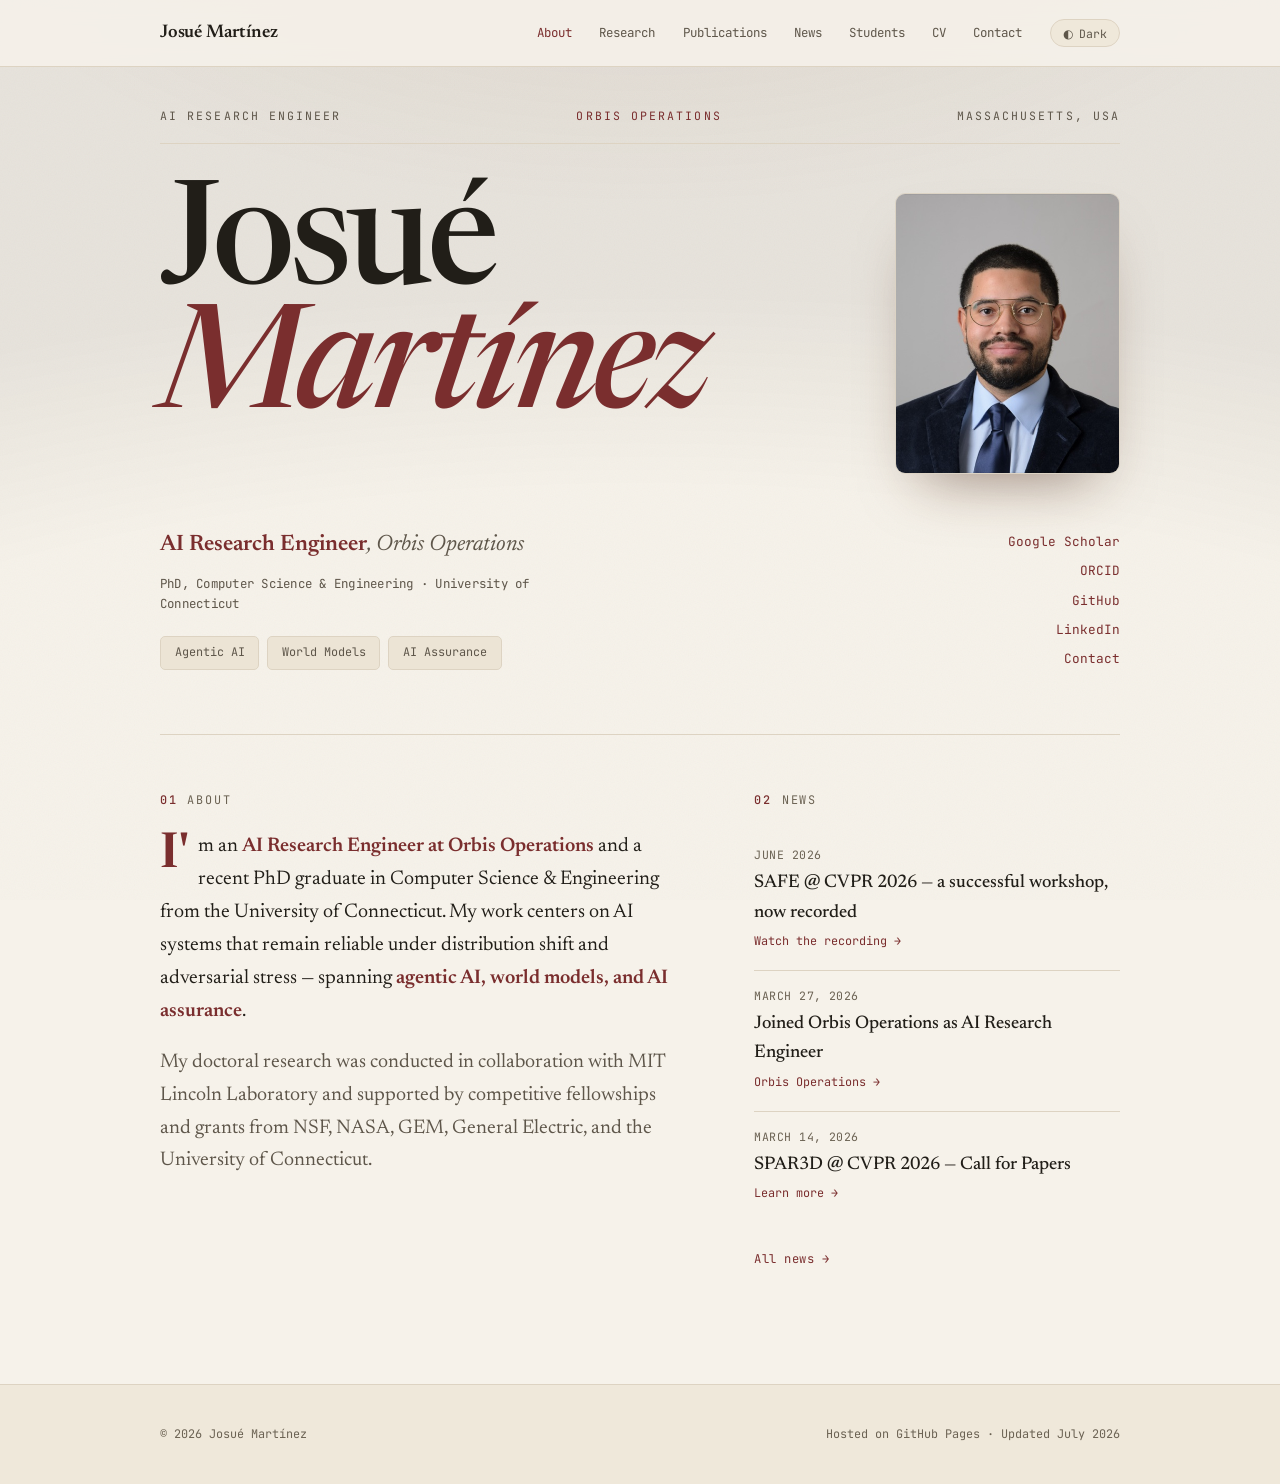
==== index.html @ bd49096c "Homepage: sync news preview with latest SAFE @ CVPR recap Co-Authored-By: Claude Opus 4.8 <noreply@a" ====
<!DOCTYPE html>
<html lang="en" data-theme="light">
<head>
<meta charset="UTF-8">
<meta name="viewport" content="width=device-width, initial-scale=1.0">
<title>Josué Martínez — AI Research Engineer</title>
<meta name="description" content="Josué Martínez — AI Research Engineer at Orbis Operations and CS PhD (UConn). Research in agentic AI, world models, and AI assurance.">
<meta name="keywords" content="AI Research Engineer, Agentic AI, World Models, AI Assurance, Trustworthy AI, Adversarial Machine Learning">
<meta name="author" content="Josué Martínez">
<meta property="og:title" content="Josué Martínez — AI Research Engineer">
<meta property="og:description" content="AI Research Engineer at Orbis Operations. Research in agentic AI, world models, and AI assurance.">
<meta property="og:image" content="https://martinez-hub.github.io/assets/profile.jpg">
<meta property="og:url" content="https://martinez-hub.github.io/">
<meta property="og:type" content="website">
<meta name="twitter:card" content="summary">
<meta name="twitter:title" content="Josué Martínez — AI Research Engineer">
<meta name="twitter:description" content="AI Research Engineer at Orbis Operations. Research in agentic AI, world models, and AI assurance.">
<meta name="twitter:image" content="https://martinez-hub.github.io/assets/profile.jpg">

<script>
  (function(){
    try{
      var s=localStorage.getItem('theme');
      var m=s||(window.matchMedia('(prefers-color-scheme: dark)').matches?'dark':'light');
      document.documentElement.setAttribute('data-theme',m);
    }catch(e){ document.documentElement.setAttribute('data-theme','light'); }
  })();
</script>

<link rel="icon" type="image/svg+xml" href="./assets/favicon.svg">
<link rel="apple-touch-icon" href="./assets/apple-touch-icon.png">
<link rel="stylesheet" href="style.css">
<link rel="preconnect" href="https://fonts.googleapis.com">
<link rel="preconnect" href="https://fonts.gstatic.com" crossorigin>
<link href="https://fonts.googleapis.com/css2?family=Newsreader:ital,opsz,wght@0,6..72,400;0,6..72,500;0,6..72,600;1,6..72,400&family=JetBrains+Mono:wght@400;500&display=swap" rel="stylesheet">

<!-- Google Analytics -->
<script async src="https://www.googletagmanager.com/gtag/js?id=G-CW59PVY98J"></script>
<script>
  window.dataLayer = window.dataLayer || [];
  function gtag(){dataLayer.push(arguments);}
  gtag('js', new Date());
  gtag('config', 'G-CW59PVY98J');
</script>
</head>
<body>

<nav class="nav">
  <div class="nav-inner">
    <a class="brand" href="index.html">Josué Martínez</a>
    <button class="nav-burger" id="navBurger" aria-label="Open menu" aria-expanded="false"><span></span><span></span><span></span></button>
    <ul class="nav-menu" id="navMenu">
      <li><a href="index.html" class="active">About</a></li>
      <li><a href="research.html">Research</a></li>
      <li><a href="publications.html">Publications</a></li>
      <li><a href="news.html">News</a></li>
      <li><a href="students.html">Students</a></li>
      <li><a href="./cv/Josue_Martinez_Martinez_CV.pdf" target="_blank">CV</a></li>
      <li><a href="contact.html">Contact</a></li>
      <li><button class="toggle" id="themeToggle" aria-label="Toggle theme"><span id="themeIcon">◐</span> <span id="themeText">Dark</span></button></li>
    </ul>
  </div>
</nav>

<main class="wrap">
  <header class="hero">
    <div class="masthead reveal d1">
      <span>AI Research Engineer</span>
      <span class="accent">Orbis Operations</span>
      <span>Massachusetts, USA</span>
    </div>
    <div class="hero-body">
      <img class="hero-photo reveal d2" src="./assets/profile.jpg" alt="Josué Martínez">
      <h1 class="hero-name reveal d2">Josué<br><em>Martínez</em></h1>
    </div>
    <div class="hero-lower">
      <div class="left">
        <p class="role reveal d3"><b>AI Research Engineer</b>, Orbis Operations</p>
        <p class="sub reveal d3">PhD, Computer Science &amp; Engineering · University of Connecticut</p>
        <div class="tags reveal d4"><span>Agentic AI</span><span>World Models</span><span>AI Assurance</span></div>
      </div>
      <div class="social reveal d5">
        <a class="ulink" href="https://scholar.google.com/citations?user=oqFkyvcAAAAJ&hl=en" target="_blank">Google Scholar</a>
        <a class="ulink" href="https://orcid.org/0000-0002-2903-9297" target="_blank">ORCID</a>
        <a class="ulink" href="https://github.com/martinez-hub" target="_blank">GitHub</a>
        <a class="ulink" href="https://www.linkedin.com/in/josuemartinezmartinez/" target="_blank">LinkedIn</a>
        <a class="ulink" href="contact.html">Contact</a>
      </div>
    </div>
  </header>

  <div class="rule"></div>

  <section class="grid">
    <div>
      <div class="sec-h"><span class="num">01</span> About</div>
      <div class="about">
        <p class="first">I'm an <b>AI Research Engineer at Orbis Operations</b> and a recent PhD graduate in Computer Science &amp; Engineering from the University of Connecticut. My work centers on AI systems that remain reliable under distribution shift and adversarial stress — spanning <b>agentic AI, world models, and AI assurance</b>.</p>
        <p class="muted">My doctoral research was conducted in collaboration with MIT Lincoln Laboratory and supported by competitive fellowships and grants from NSF, NASA, GEM, General Electric, and the University of Connecticut.</p>
      </div>
    </div>
    <div>
      <div class="sec-h"><span class="num">02</span> News</div>
      <div class="news">
        <div class="item">
          <div class="date">June 2026</div>
          <div class="t">SAFE @ CVPR 2026 — a successful workshop, now recorded</div>
          <a class="l ulink" href="https://www.safeworkshop.org/cvpr-2026/" target="_blank">Watch the recording →</a>
        </div>
        <div class="item">
          <div class="date">March 27, 2026</div>
          <div class="t">Joined Orbis Operations as AI Research Engineer</div>
          <a class="l ulink" href="https://orbisops.com" target="_blank">Orbis Operations →</a>
        </div>
        <div class="item">
          <div class="date">March 14, 2026</div>
          <div class="t">SPAR3D @ CVPR 2026 — Call for Papers</div>
          <a class="l ulink" href="https://www.spar3d.org" target="_blank">Learn more →</a>
        </div>
      </div>
      <div class="news-more"><a class="ulink" href="news.html">All news →</a></div>
    </div>
  </section>
</main>

<footer>
  <div class="footer-inner"><span>© 2026 Josué Martínez</span><span>Hosted on GitHub Pages · Updated July 2026</span></div>
</footer>
<script src="main.js"></script>
</body>
</html>
---- style.css ----
/* ============================================================
   Paper — design system (light + dark)
   Type: Newsreader (display + body) · JetBrains Mono (labels)
   ============================================================ */

*{ margin:0; padding:0; box-sizing:border-box; }
html{ scroll-behavior:smooth; }

:root[data-theme="light"]{
  --bg:#f6f2ea; --surface:#efe8da; --surface-2:#ece4d5;
  --text:#211e18; --muted:#5e564a; --faint:#6b6253;
  --line:#ddd3c2; --accent:#7a2e2e; --accent-ink:#5e2424;
  --grain:.045; --grain-blend:multiply;
}
:root[data-theme="dark"]{
  --bg:#16140f; --surface:#1e1b15; --surface-2:#221e17;
  --text:#ece7dd; --muted:#a99f8e; --faint:#9a9080;
  --line:#332e25; --accent:#d2796a; --accent-ink:#e6a394;
  --grain:.07; --grain-blend:screen;
}

body{
  font-family:'Newsreader',Georgia,serif; background:var(--bg); color:var(--text);
  line-height:1.6; -webkit-font-smoothing:antialiased; position:relative;
  transition:background .4s ease, color .4s ease;
}
/* paper grain atmosphere */
body::before{
  content:""; position:fixed; inset:0; z-index:1; pointer-events:none; opacity:var(--grain);
  mix-blend-mode:var(--grain-blend);
  background-image:url("data:image/svg+xml,%3Csvg xmlns='http://www.w3.org/2000/svg' width='160' height='160'%3E%3Cfilter id='n'%3E%3CfeTurbulence type='fractalNoise' baseFrequency='0.85' numOctaves='2' stitchTiles='stitch'/%3E%3C/filter%3E%3Crect width='100%25' height='100%25' filter='url(%23n)'/%3E%3C/svg%3E");
}
/* warm halo + bottom vignette for depth */
body::after{
  content:""; position:fixed; inset:0; z-index:0; pointer-events:none;
  background:
    radial-gradient(90% 55% at 50% -10%, color-mix(in srgb,var(--accent) 8%, transparent), transparent 60%),
    radial-gradient(130% 80% at 50% 112%, transparent 72%, color-mix(in srgb,#000 6%, transparent));
}

a{ color:inherit; }
.wrap{ max-width:1040px; margin:0 auto; padding:0 2.5rem; position:relative; z-index:2; }
.mono{ font-family:'JetBrains Mono',monospace; }

/* animated underline link */
.ulink{ position:relative; text-decoration:none; }
.ulink::after{ content:""; position:absolute; left:0; bottom:-2px; width:100%; height:1px; background:var(--accent);
  transform:scaleX(0); transform-origin:left; transition:transform .3s ease; }
.ulink:hover::after{ transform:scaleX(1); }

/* ===== Nav ===== */
.nav{ position:sticky; top:0; z-index:50; background:color-mix(in srgb,var(--bg) 86%,transparent);
  backdrop-filter:blur(10px); border-bottom:1px solid var(--line); }
.nav-inner{ max-width:1040px; margin:0 auto; padding:1.15rem 2.5rem; display:flex; align-items:center; justify-content:space-between; }
.brand{ font-family:'Newsreader',serif; font-weight:600; font-size:1.15rem; letter-spacing:-.01em; text-decoration:none; color:var(--text); }
.nav-menu{ list-style:none; display:flex; gap:1.7rem; align-items:center; font-family:'JetBrains Mono',monospace; font-size:.78rem; }
.nav-menu a{ text-decoration:none; color:var(--muted); transition:color .2s; }
.nav-menu a:hover,.nav-menu a.active{ color:var(--accent); }
.toggle{ cursor:pointer; border:1px solid var(--line); background:var(--surface); color:var(--muted);
  border-radius:999px; padding:.35rem .75rem; font-family:'JetBrains Mono',monospace; font-size:.72rem;
  display:inline-flex; align-items:center; gap:.4rem; transition:.2s; }
.toggle:hover{ color:var(--accent); border-color:var(--accent); }
.nav-burger{ display:none; flex-direction:column; gap:5px; background:none; border:none; cursor:pointer; padding:.3rem; }
.nav-burger span{ width:22px; height:2px; background:var(--text); transition:.25s; }

/* ===== Hero (home) — editorial / asymmetric ===== */
h1{ font-family:'Newsreader',serif; font-weight:500; letter-spacing:-.02em; }
.hero{ position:relative; padding:2.5rem 0 3rem; }
.masthead{ display:flex; flex-wrap:wrap; gap:.6rem 1.5rem; justify-content:space-between;
  font-family:'JetBrains Mono',monospace; font-size:.72rem; letter-spacing:.18em; text-transform:uppercase;
  color:var(--muted); padding-bottom:1.1rem; border-bottom:1px solid var(--line); }
.masthead .accent{ color:var(--accent); }
.hero-body{ position:relative; margin-top:2.75rem; min-height:clamp(200px,24vw,300px); }
.hero-name{ font-family:'Newsreader',serif; font-weight:500; font-size:clamp(3.4rem,12.5vw,9rem);
  line-height:.86; letter-spacing:-.035em; max-width:9ch; overflow-wrap:break-word; }
.hero-name em{ font-style:italic; color:var(--accent); }
.hero-photo{ position:absolute; top:.3rem; right:0; width:clamp(150px,19vw,225px); aspect-ratio:4/5;
  object-fit:cover; object-position:center top; border-radius:10px; border:1px solid var(--line);
  box-shadow:0 30px 60px -28px rgba(80,40,20,.55); filter:grayscale(.12); }
.hero-lower{ display:flex; flex-wrap:wrap; justify-content:space-between; align-items:flex-end; gap:1.75rem; margin-top:2.5rem; }
.hero-lower .left{ max-width:46ch; }
.role{ font-family:'Newsreader',serif; font-style:italic; font-size:1.4rem; color:var(--muted); }
.role b{ font-style:normal; font-weight:600; color:var(--accent); }
.sub{ font-family:'JetBrains Mono',monospace; font-size:.78rem; color:var(--muted); margin-top:.6rem; letter-spacing:.02em; }
.tags{ display:flex; flex-wrap:wrap; gap:.5rem; margin-top:1.4rem; }
.tags span{ font-family:'JetBrains Mono',monospace; font-size:.74rem; padding:.4rem .85rem; background:var(--surface-2);
  border:1px solid var(--line); border-radius:5px; color:var(--muted); }
.social{ display:flex; flex-direction:column; align-items:flex-end; gap:.55rem; font-family:'JetBrains Mono',monospace; font-size:.8rem; }
.social a{ color:var(--accent); }

/* staggered load reveal */
.reveal{ opacity:0; transform:translateY(14px); animation:rise .7s cubic-bezier(.2,.7,.2,1) forwards; }
.d1{ animation-delay:.05s } .d2{ animation-delay:.16s } .d3{ animation-delay:.27s }
.d4{ animation-delay:.38s } .d5{ animation-delay:.49s } .d6{ animation-delay:.60s }
@keyframes rise{ to{ opacity:1; transform:none; } }
@media (prefers-reduced-motion:reduce){ .reveal{ animation:none; opacity:1; transform:none; } }

.rule{ height:1px; background:var(--line); margin:1rem 0 3.5rem; }

/* ===== Generic page chrome ===== */
main{ padding:2rem 0 1rem; }
.page-title{ font-family:'Newsreader',serif; font-weight:500; font-size:clamp(2.2rem,4.5vw,3.4rem); letter-spacing:-.02em; margin:2.5rem 0 2.5rem; line-height:1.04; }
.section-title{ font-family:'Newsreader',serif; font-weight:500; font-size:1.9rem; letter-spacing:-.01em; margin:1rem 0 1.5rem; }
.sec-h{ font-family:'JetBrains Mono',monospace; font-size:.74rem; letter-spacing:.16em; text-transform:uppercase;
  color:var(--faint); margin-bottom:1.3rem; display:flex; align-items:baseline; gap:.6rem; }
.sec-h .num{ color:var(--accent); font-weight:500; }
.lead{ font-size:1.2rem; color:var(--muted); max-width:64ch; margin-bottom:2rem; line-height:1.6; }
.lead a{ color:var(--accent); font-weight:600; }

/* two-column About/News (home) */
.grid{ display:grid; grid-template-columns:1.45fr 1fr; gap:4rem; padding-bottom:4rem; }
.about p{ font-size:1.24rem; line-height:1.66; max-width:58ch; margin-bottom:1.1rem; }
.about p b{ color:var(--accent); font-weight:600; }
.about p.muted{ color:var(--muted); }
.about .first::first-letter{ font-family:'Newsreader',serif; font-weight:600; font-size:3.1rem; float:left;
  line-height:.8; padding:.35rem .55rem .1rem 0; color:var(--accent); }

/* news */
.news .item{ padding:1rem 0; border-bottom:1px solid var(--line); }
.news .item:last-child{ border-bottom:none; }
.news .date{ font-family:'JetBrains Mono',monospace; font-size:.72rem; letter-spacing:.04em; text-transform:uppercase; color:var(--faint); margin-bottom:.2rem; }
.news .t{ font-family:'Newsreader',serif; font-size:1.15rem; font-weight:500; }
.news .l{ font-family:'JetBrains Mono',monospace; font-size:.74rem; color:var(--accent); display:inline-block; margin-top:.3rem; }
.news-more{ margin-top:1.5rem; }
.news-more a{ font-family:'JetBrains Mono',monospace; font-size:.76rem; letter-spacing:.04em; color:var(--accent); }

/* news archive page — date-rail feed */
.news-feed{ margin-top:.5rem; }
.nf-item{ display:grid; grid-template-columns:minmax(0,170px) 1fr; gap:2.5rem;
  padding:1.6rem 1rem; margin:0 -1rem; border-top:1px solid var(--line); border-radius:8px;
  transition:background .2s ease; }
.news-feed .nf-item:last-child{ border-bottom:1px solid var(--line); }
.nf-item:hover{ background:var(--surface); }
.nf-date{ font-family:'JetBrains Mono',monospace; font-size:.74rem; letter-spacing:.08em; text-transform:uppercase;
  color:var(--accent); padding-top:.3rem; }
.nf-body{ min-width:0; }
.nf-body h3{ font-family:'Newsreader',serif; font-weight:500; font-size:1.25rem; letter-spacing:-.01em; }
.nf-body p{ color:var(--muted); margin-top:.4rem; max-width:64ch; line-height:1.6; }
.nf-body .l{ font-family:'JetBrains Mono',monospace; font-size:.76rem; color:var(--accent); display:inline-block; margin-top:.5rem; }

/* projects (research) — editorial numbered grid */
.project{ display:grid; grid-template-columns:minmax(0,96px) 1fr; gap:2.5rem;
  padding-bottom:2.75rem; margin-bottom:2.75rem; border-bottom:1px solid var(--line); }
.project:last-child{ border-bottom:none; }
.project .idx{ font-family:'Newsreader',serif; font-style:italic; font-weight:500; font-size:3.4rem;
  line-height:.85; color:var(--accent); transition:transform .35s cubic-bezier(.2,.7,.2,1); }
.project:hover .idx{ transform:translateX(6px); }
.project .body{ min-width:0; }
.project h3{ font-family:'Newsreader',serif; font-size:1.6rem; font-weight:500; margin-bottom:.8rem; letter-spacing:-.01em; }
.project p{ font-size:1.1rem; line-height:1.7; margin-bottom:.9rem; max-width:72ch; }
.project p b{ color:var(--accent); font-weight:600; }
.project ul{ margin:0 0 1rem 1.3rem; }
.project li{ margin-bottom:.5rem; line-height:1.6; color:var(--muted); max-width:72ch; }
.linkrow{ display:flex; flex-wrap:wrap; gap:1.3rem; }
.linkrow a{ font-family:'JetBrains Mono',monospace; font-size:.78rem; color:var(--accent); }

/* interests */
.interests{ list-style:none; }
.interests li{ padding:1.1rem 0; border-bottom:1px solid var(--line); max-width:74ch; font-size:1.1rem; line-height:1.65; }
.interests li:last-child{ border-bottom:none; }
.interests b{ font-family:'Newsreader',serif; color:var(--accent); font-weight:600; }

/* publications — editorial sticky-label sections */
.pubsec{ display:grid; grid-template-columns:minmax(0,150px) 1fr; gap:2.5rem; margin-bottom:2.75rem;
  padding-top:1.5rem; border-top:1px solid var(--line); }
.pubsec-h{ font-family:'JetBrains Mono',monospace; font-size:.74rem; letter-spacing:.16em; text-transform:uppercase;
  color:var(--accent); position:sticky; top:5rem; align-self:start; }
.pubsec-list{ min-width:0; }
.pub{ padding:1.15rem 1rem; margin:0 -1rem; border-bottom:1px solid var(--line); border-radius:8px;
  transition:background .2s ease, box-shadow .2s ease; }
.pub:hover{ background:var(--surface); box-shadow:inset 2px 0 0 var(--accent); }
.pub:last-child{ border-bottom:none; }
.pub .title{ font-family:'Newsreader',serif; font-size:1.18rem; font-weight:600; margin-bottom:.3rem; line-height:1.3; }
.pub .authors{ font-size:1.02rem; margin-bottom:.2rem; }
.pub .authors b{ color:var(--accent); }
.pub .venue{ font-style:italic; color:var(--muted); margin-bottom:.55rem; }
.pub .links{ display:flex; gap:1.2rem; }
.pub .links a{ font-family:'JetBrains Mono',monospace; font-size:.76rem; color:var(--accent); }

/* contact */
.card{ background:var(--surface); border:1px solid var(--line); border-radius:10px; padding:1.85rem; margin-bottom:2.25rem; }
.card p{ margin-bottom:.55rem; font-size:1.08rem; }
.card p:last-child{ margin-bottom:0; }
.card a{ color:var(--accent); }
.form{ max-width:620px; }
.field{ margin-bottom:1.25rem; }
.field label{ display:block; font-family:'JetBrains Mono',monospace; font-size:.74rem; letter-spacing:.06em; text-transform:uppercase; color:var(--muted); margin-bottom:.5rem; }
.field input,.field textarea{ width:100%; padding:.8rem; font-family:'Newsreader',serif; font-size:1.05rem;
  background:var(--bg); color:var(--text); border:1px solid var(--line); border-radius:6px; transition:border-color .2s; }
.field input:focus,.field textarea:focus{ outline:none; border-color:var(--accent); }
.field textarea{ resize:vertical; min-height:130px; }
.btn{ font-family:'JetBrains Mono',monospace; font-size:.82rem; letter-spacing:.04em; cursor:pointer;
  background:var(--accent); color:#fff; border:none; padding:.8rem 1.8rem; border-radius:6px; transition:.2s; }
.btn:hover{ background:var(--accent-ink); }

/* 404 */
.center{ text-align:center; padding:6rem 0; }
.center .big{ font-family:'Newsreader',serif; font-size:7rem; font-weight:500; color:var(--accent); line-height:1; }
.center .lead{ margin-left:auto; margin-right:auto; }

/* ===== Footer ===== */
footer{ border-top:1px solid var(--line); background:var(--surface); padding:2.5rem 0; margin-top:3rem; position:relative; z-index:2; }
.footer-inner{ max-width:1040px; margin:0 auto; padding:0 2.5rem; font-family:'JetBrains Mono',monospace; font-size:.74rem;
  color:var(--faint); display:flex; justify-content:space-between; flex-wrap:wrap; gap:.5rem; }

/* ===== For Students / mentoring guide ===== */
.guide-sec{ margin-bottom:4rem; }
.guide-sec:last-of-type{ margin-bottom:2.5rem; }
.lead em{ font-style:italic; color:var(--accent); }
.about p em{ font-style:italic; color:var(--accent); }
.guide-tags{ margin-top:1.1rem; }
.guide-card{ margin-top:2rem; }
.guide-cta{ margin-top:1rem; }
.guide-note{ font-size:1.1rem; color:var(--muted); max-width:70ch; margin-bottom:1.5rem; line-height:1.6; }
.interests code{ font-family:'JetBrains Mono',monospace; font-size:.86em; background:var(--surface-2);
  border:1px solid var(--line); border-radius:4px; padding:.05em .4em; color:var(--accent); }
.interests a.ulink{ color:var(--accent); }
.setup-step p a{ color:var(--accent); }
.setup-step code{ font-family:'JetBrains Mono',monospace; font-size:.86em; background:var(--surface-2);
  border:1px solid var(--line); border-radius:4px; padding:.05em .4em; color:var(--accent); }

/* setup steps + command blocks */
.setup-step{ padding:1.5rem 0; border-bottom:1px solid var(--line); }
.setup-step:last-child{ border-bottom:none; }
.setup-step h3{ font-family:'Newsreader',serif; font-weight:600; font-size:1.2rem; letter-spacing:-.01em; }
.setup-step p{ color:var(--muted); margin-top:.4rem; max-width:72ch; line-height:1.6; }
.setup-step p + .cmd{ margin-top:.85rem; }
.cmd{ font-family:'JetBrains Mono',monospace; font-size:.8rem; line-height:1.75; color:var(--text);
  background:var(--surface); border:1px solid var(--line); border-radius:8px;
  padding:1rem 1.15rem; margin:.85rem 0 1rem; overflow-x:auto; white-space:pre; -webkit-overflow-scrolling:touch; }
.cmd .c{ color:var(--faint); }
.cmd + p{ margin-top:0; }
.guide-talks{ margin-bottom:1.75rem; }

/* code blocks with OS tabs + copy */
.codeblock{ border:1px solid var(--line); border-radius:9px; overflow:hidden; margin:1rem 0 1.25rem; background:var(--surface); }
.cb-bar{ display:flex; align-items:center; justify-content:space-between; gap:1rem;
  padding:.4rem .5rem .4rem .75rem; border-bottom:1px solid var(--line); background:var(--surface-2); }
.cb-tabs{ display:flex; gap:.25rem; flex-wrap:wrap; }
.cb-tab{ font-family:'JetBrains Mono',monospace; font-size:.72rem; letter-spacing:.02em; cursor:pointer;
  border:1px solid transparent; background:none; color:var(--muted); padding:.32rem .65rem; border-radius:6px; transition:.15s; }
.cb-tab:hover{ color:var(--text); }
.cb-tab.active{ color:var(--accent); background:var(--bg); border-color:var(--line); }
.cb-label{ font-family:'JetBrains Mono',monospace; font-size:.68rem; letter-spacing:.12em; text-transform:uppercase; color:var(--faint); padding-left:.15rem; }
.cb-copy{ font-family:'JetBrains Mono',monospace; font-size:.72rem; cursor:pointer; color:var(--muted); flex:none;
  border:1px solid var(--line); background:var(--bg); padding:.32rem .75rem; border-radius:6px; transition:.15s; }
.cb-copy:hover{ color:var(--accent); border-color:var(--accent); }
.cb-copy.copied{ color:var(--accent); border-color:var(--accent); }
.cb-pre{ font-family:'JetBrains Mono',monospace; font-size:.8rem; line-height:1.75; color:var(--text);
  padding:1rem 1.15rem; margin:0; overflow-x:auto; white-space:pre; -webkit-overflow-scrolling:touch; }
.cb-pre .c{ color:var(--faint); }

/* students hub cards */
.hub{ display:grid; grid-template-columns:repeat(2,1fr); gap:1.25rem; margin:1rem 0 1.5rem; }
.hub-card{ display:block; text-decoration:none; color:inherit; border:1px solid var(--line); border-radius:12px;
  padding:1.6rem 1.7rem; background:var(--surface);
  transition:transform .28s cubic-bezier(.2,.7,.2,1), box-shadow .28s, border-color .2s; }
.hub-card:hover{ transform:translateY(-3px); border-color:var(--accent); box-shadow:0 22px 44px -30px rgba(80,40,20,.55); }
.hub-card .hc-num{ font-family:'Newsreader',serif; font-style:italic; font-weight:500; font-size:1.7rem; color:var(--accent); line-height:1; }
.hub-card h3{ font-family:'Newsreader',serif; font-weight:600; font-size:1.35rem; letter-spacing:-.01em; margin:.4rem 0 .5rem; }
.hub-card p{ color:var(--muted); font-size:1rem; line-height:1.55; }
.hub-card .hc-go{ font-family:'JetBrains Mono',monospace; font-size:.74rem; color:var(--accent); display:inline-block; margin-top:1rem; }

/* sub-page breadcrumb + pager */
.crumb{ font-family:'JetBrains Mono',monospace; font-size:.74rem; color:var(--muted); text-decoration:none; display:inline-block; margin-bottom:.5rem; }
.crumb:hover{ color:var(--accent); }
.pager{ display:flex; justify-content:space-between; gap:1rem; margin-top:3.5rem; padding-top:1.5rem;
  border-top:1px solid var(--line); font-family:'JetBrains Mono',monospace; font-size:.78rem; }
.pager a{ color:var(--accent); text-decoration:none; max-width:48%; }
.pager a:hover{ text-decoration:underline; }
.pager .spacer{ flex:1; }

/* ===== Responsive ===== */
@media(max-width:760px){
  .nav-burger{ display:flex; }
  .nav-menu{ position:absolute; top:100%; left:0; right:0; flex-direction:column; align-items:flex-start;
    gap:1.1rem; padding:1.25rem 2.5rem; background:var(--bg); border-bottom:1px solid var(--line); display:none; }
  .nav-menu.open{ display:flex; }
  .hero{ padding-top:2rem; }
  .hero-body{ min-height:0; }
  .hero-photo{ position:static; width:130px; aspect-ratio:4/5; margin-bottom:1.25rem; }
  .hero-name{ font-size:clamp(2.6rem,14vw,4rem); max-width:none; line-height:.95; }
  .hero-lower{ flex-direction:column; align-items:flex-start; gap:1.25rem; }
  .social{ align-items:flex-start; }
  .masthead{ font-size:.66rem; letter-spacing:.12em; }
  .grid{ grid-template-columns:1fr; gap:2.5rem; }
  .project{ grid-template-columns:1fr; gap:.4rem; }
  .project .idx{ font-size:2.4rem; }
  .pubsec{ grid-template-columns:1fr; gap:.6rem; }
  .pubsec-h{ position:static; }
  .nf-item{ grid-template-columns:1fr; gap:.4rem; }
  .hub{ grid-template-columns:1fr; }
  .about .first::first-letter{ float:none; font-size:inherit; padding:0; color:inherit; }
  .wrap,.nav-inner,.footer-inner{ padding-left:1.5rem; padding-right:1.5rem; }
}
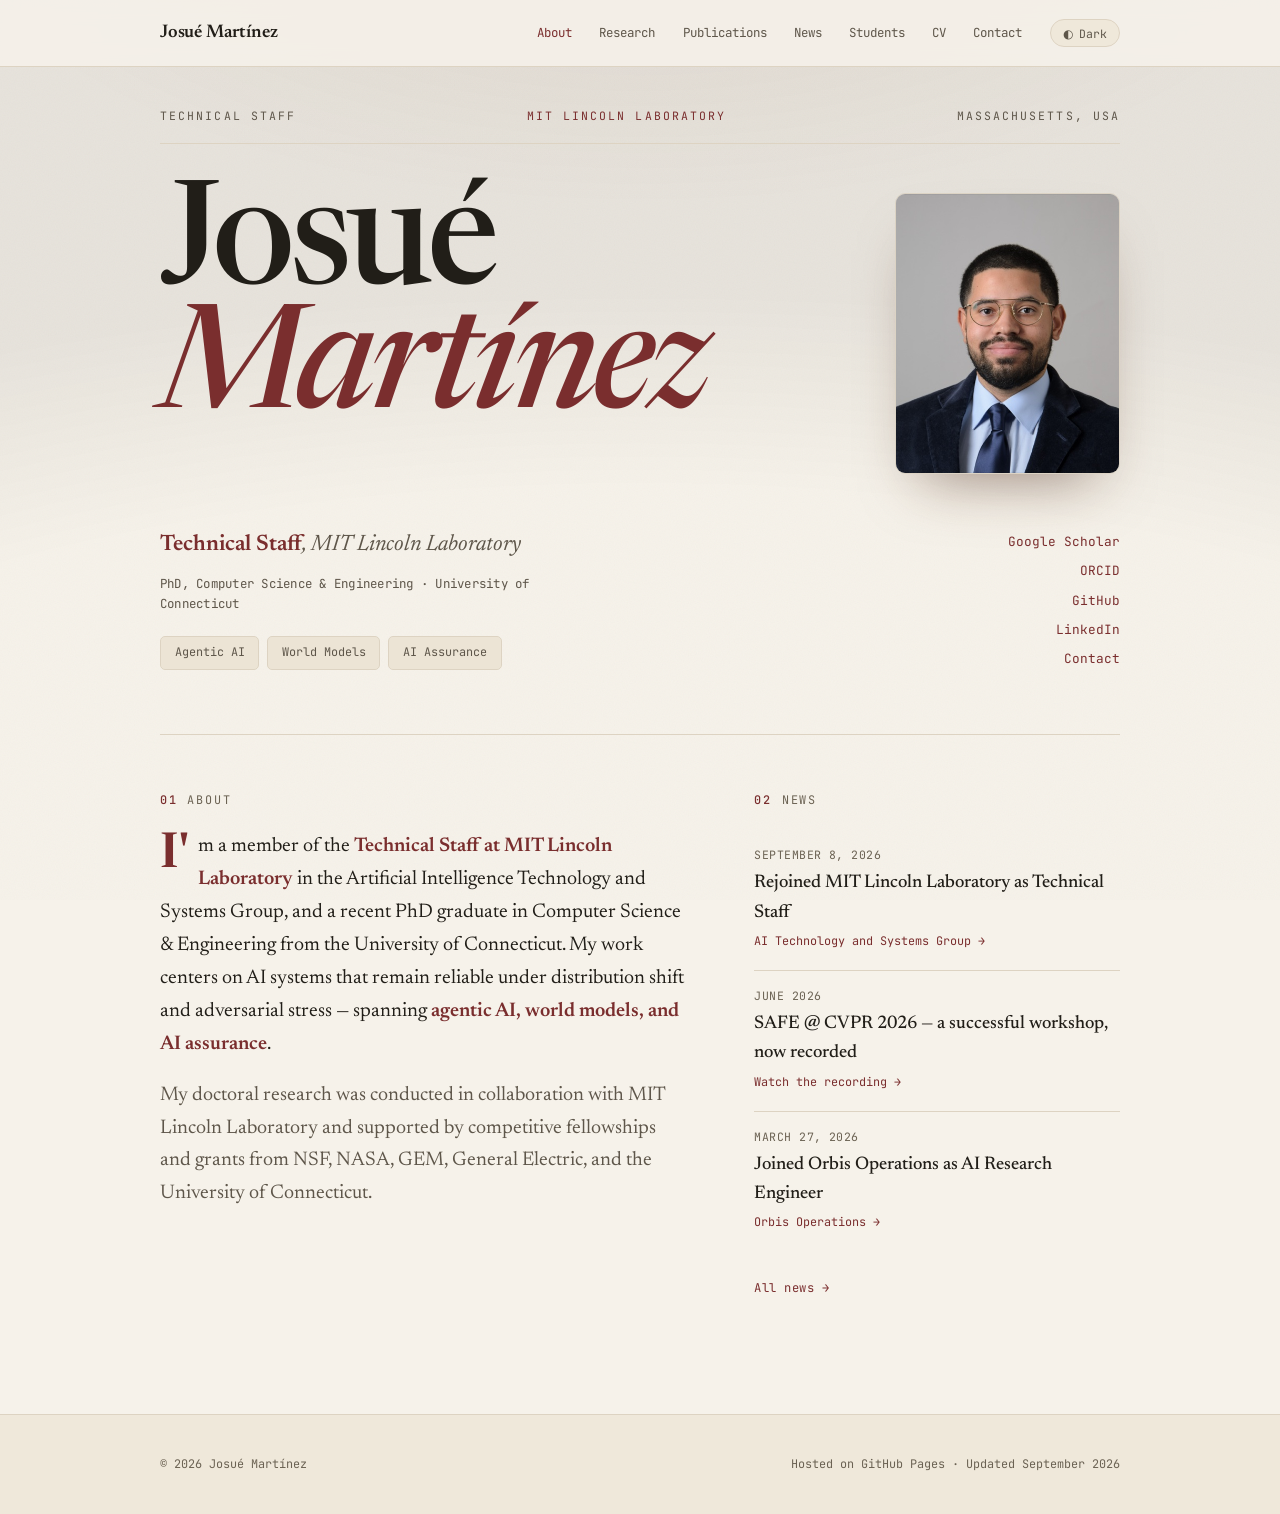
==== commit 52b14a9d: "Announce rejoining MIT Lincoln Laboratory as Technical Staff (Sept 2026) - Homepage: update role, ma" ====
--- a/index.html
+++ b/index.html
@@ -3,18 +3,18 @@
 <head>
 <meta charset="UTF-8">
 <meta name="viewport" content="width=device-width, initial-scale=1.0">
-<title>Josué Martínez — AI Research Engineer</title>
-<meta name="description" content="Josué Martínez — AI Research Engineer at Orbis Operations and CS PhD (UConn). Research in agentic AI, world models, and AI assurance.">
-<meta name="keywords" content="AI Research Engineer, Agentic AI, World Models, AI Assurance, Trustworthy AI, Adversarial Machine Learning">
+<title>Josué Martínez — Technical Staff, MIT Lincoln Laboratory</title>
+<meta name="description" content="Josué Martínez — Technical Staff at MIT Lincoln Laboratory and CS PhD (UConn). Research in agentic AI, world models, and AI assurance.">
+<meta name="keywords" content="MIT Lincoln Laboratory, AI Research, Agentic AI, World Models, AI Assurance, Trustworthy AI, Adversarial Machine Learning">
 <meta name="author" content="Josué Martínez">
-<meta property="og:title" content="Josué Martínez — AI Research Engineer">
-<meta property="og:description" content="AI Research Engineer at Orbis Operations. Research in agentic AI, world models, and AI assurance.">
+<meta property="og:title" content="Josué Martínez — Technical Staff, MIT Lincoln Laboratory">
+<meta property="og:description" content="Technical Staff at MIT Lincoln Laboratory. Research in agentic AI, world models, and AI assurance.">
 <meta property="og:image" content="https://martinez-hub.github.io/assets/profile.jpg">
 <meta property="og:url" content="https://martinez-hub.github.io/">
 <meta property="og:type" content="website">
 <meta name="twitter:card" content="summary">
-<meta name="twitter:title" content="Josué Martínez — AI Research Engineer">
-<meta name="twitter:description" content="AI Research Engineer at Orbis Operations. Research in agentic AI, world models, and AI assurance.">
+<meta name="twitter:title" content="Josué Martínez — Technical Staff, MIT Lincoln Laboratory">
+<meta name="twitter:description" content="Technical Staff at MIT Lincoln Laboratory. Research in agentic AI, world models, and AI assurance.">
 <meta name="twitter:image" content="https://martinez-hub.github.io/assets/profile.jpg">
 
 <script>
@@ -65,8 +65,8 @@
 <main class="wrap">
   <header class="hero">
     <div class="masthead reveal d1">
-      <span>AI Research Engineer</span>
-      <span class="accent">Orbis Operations</span>
+      <span>Technical Staff</span>
+      <span class="accent">MIT Lincoln Laboratory</span>
       <span>Massachusetts, USA</span>
     </div>
     <div class="hero-body">
@@ -75,7 +75,7 @@
     </div>
     <div class="hero-lower">
       <div class="left">
-        <p class="role reveal d3"><b>AI Research Engineer</b>, Orbis Operations</p>
+        <p class="role reveal d3"><b>Technical Staff</b>, MIT Lincoln Laboratory</p>
         <p class="sub reveal d3">PhD, Computer Science &amp; Engineering · University of Connecticut</p>
         <div class="tags reveal d4"><span>Agentic AI</span><span>World Models</span><span>AI Assurance</span></div>
       </div>
@@ -95,13 +95,18 @@
     <div>
       <div class="sec-h"><span class="num">01</span> About</div>
       <div class="about">
-        <p class="first">I'm an <b>AI Research Engineer at Orbis Operations</b> and a recent PhD graduate in Computer Science &amp; Engineering from the University of Connecticut. My work centers on AI systems that remain reliable under distribution shift and adversarial stress — spanning <b>agentic AI, world models, and AI assurance</b>.</p>
+        <p class="first">I'm a member of the <b>Technical Staff at MIT Lincoln Laboratory</b> in the Artificial Intelligence Technology and Systems Group, and a recent PhD graduate in Computer Science &amp; Engineering from the University of Connecticut. My work centers on AI systems that remain reliable under distribution shift and adversarial stress — spanning <b>agentic AI, world models, and AI assurance</b>.</p>
         <p class="muted">My doctoral research was conducted in collaboration with MIT Lincoln Laboratory and supported by competitive fellowships and grants from NSF, NASA, GEM, General Electric, and the University of Connecticut.</p>
       </div>
     </div>
     <div>
       <div class="sec-h"><span class="num">02</span> News</div>
       <div class="news">
+        <div class="item">
+          <div class="date">September 8, 2026</div>
+          <div class="t">Rejoined MIT Lincoln Laboratory as Technical Staff</div>
+          <a class="l ulink" href="https://www.ll.mit.edu/r-d/cyber-security-and-information-sciences/artificial-intelligence-technology-and-systems" target="_blank">AI Technology and Systems Group →</a>
+        </div>
         <div class="item">
           <div class="date">June 2026</div>
           <div class="t">SAFE @ CVPR 2026 — a successful workshop, now recorded</div>
@@ -112,11 +117,6 @@
           <div class="t">Joined Orbis Operations as AI Research Engineer</div>
           <a class="l ulink" href="https://orbisops.com" target="_blank">Orbis Operations →</a>
         </div>
-        <div class="item">
-          <div class="date">March 14, 2026</div>
-          <div class="t">SPAR3D @ CVPR 2026 — Call for Papers</div>
-          <a class="l ulink" href="https://www.spar3d.org" target="_blank">Learn more →</a>
-        </div>
       </div>
       <div class="news-more"><a class="ulink" href="news.html">All news →</a></div>
     </div>
@@ -124,7 +124,7 @@
 </main>
 
 <footer>
-  <div class="footer-inner"><span>© 2026 Josué Martínez</span><span>Hosted on GitHub Pages · Updated July 2026</span></div>
+  <div class="footer-inner"><span>© 2026 Josué Martínez</span><span>Hosted on GitHub Pages · Updated September 2026</span></div>
 </footer>
 <script src="main.js"></script>
 </body>
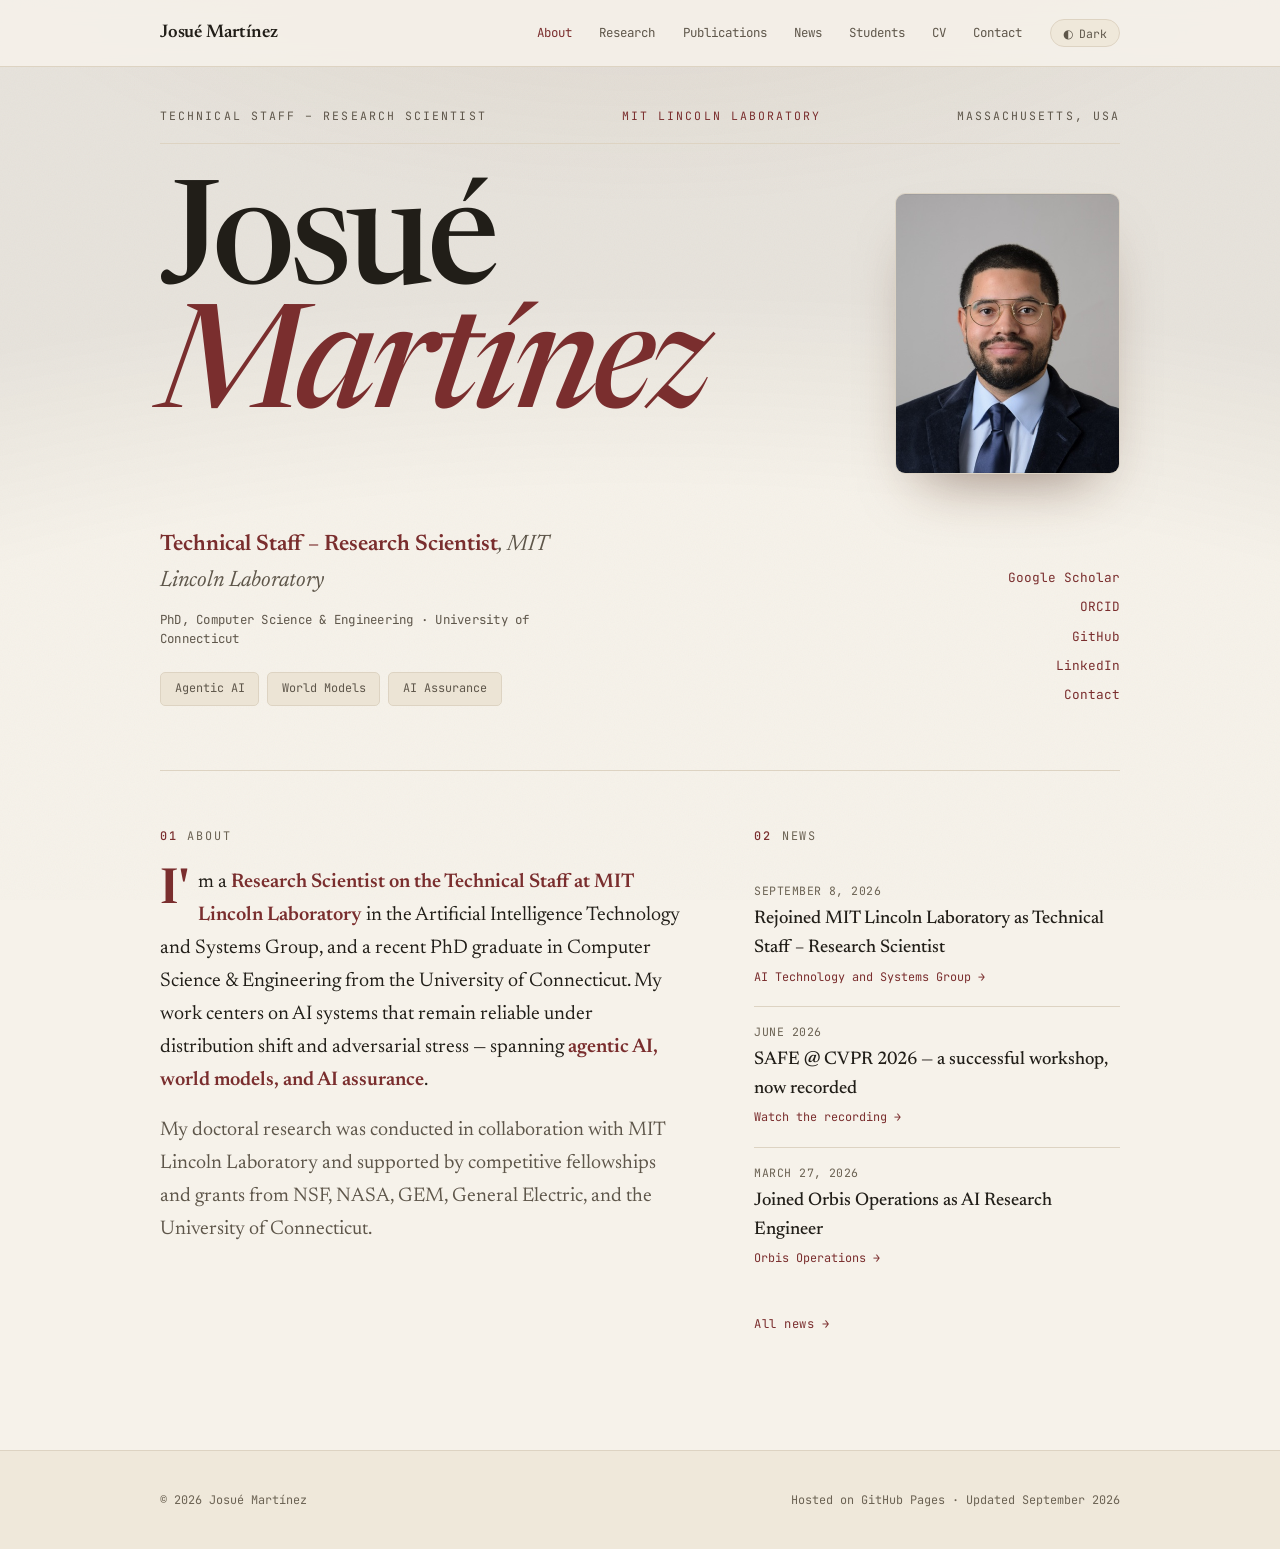
==== commit 38b2caee: "Add Research Scientist title; update CV (fix LLMs typo) - Homepage/News: Technical Staff – Research " ====
--- a/index.html
+++ b/index.html
@@ -3,18 +3,18 @@
 <head>
 <meta charset="UTF-8">
 <meta name="viewport" content="width=device-width, initial-scale=1.0">
-<title>Josué Martínez — Technical Staff, MIT Lincoln Laboratory</title>
-<meta name="description" content="Josué Martínez — Technical Staff at MIT Lincoln Laboratory and CS PhD (UConn). Research in agentic AI, world models, and AI assurance.">
-<meta name="keywords" content="MIT Lincoln Laboratory, AI Research, Agentic AI, World Models, AI Assurance, Trustworthy AI, Adversarial Machine Learning">
+<title>Josué Martínez — Research Scientist, MIT Lincoln Laboratory</title>
+<meta name="description" content="Josué Martínez — Research Scientist on the Technical Staff at MIT Lincoln Laboratory and CS PhD (UConn). Research in agentic AI, world models, and AI assurance.">
+<meta name="keywords" content="Research Scientist, MIT Lincoln Laboratory, AI Research, Agentic AI, World Models, AI Assurance, Trustworthy AI, Adversarial Machine Learning">
 <meta name="author" content="Josué Martínez">
-<meta property="og:title" content="Josué Martínez — Technical Staff, MIT Lincoln Laboratory">
-<meta property="og:description" content="Technical Staff at MIT Lincoln Laboratory. Research in agentic AI, world models, and AI assurance.">
+<meta property="og:title" content="Josué Martínez — Research Scientist, MIT Lincoln Laboratory">
+<meta property="og:description" content="Research Scientist on the Technical Staff at MIT Lincoln Laboratory. Research in agentic AI, world models, and AI assurance.">
 <meta property="og:image" content="https://martinez-hub.github.io/assets/profile.jpg">
 <meta property="og:url" content="https://martinez-hub.github.io/">
 <meta property="og:type" content="website">
 <meta name="twitter:card" content="summary">
-<meta name="twitter:title" content="Josué Martínez — Technical Staff, MIT Lincoln Laboratory">
-<meta name="twitter:description" content="Technical Staff at MIT Lincoln Laboratory. Research in agentic AI, world models, and AI assurance.">
+<meta name="twitter:title" content="Josué Martínez — Research Scientist, MIT Lincoln Laboratory">
+<meta name="twitter:description" content="Research Scientist on the Technical Staff at MIT Lincoln Laboratory. Research in agentic AI, world models, and AI assurance.">
 <meta name="twitter:image" content="https://martinez-hub.github.io/assets/profile.jpg">
 
 <script>
@@ -65,7 +65,7 @@
 <main class="wrap">
   <header class="hero">
     <div class="masthead reveal d1">
-      <span>Technical Staff</span>
+      <span>Technical Staff – Research Scientist</span>
       <span class="accent">MIT Lincoln Laboratory</span>
       <span>Massachusetts, USA</span>
     </div>
@@ -75,7 +75,7 @@
     </div>
     <div class="hero-lower">
       <div class="left">
-        <p class="role reveal d3"><b>Technical Staff</b>, MIT Lincoln Laboratory</p>
+        <p class="role reveal d3"><b>Technical Staff – Research Scientist</b>, MIT Lincoln Laboratory</p>
         <p class="sub reveal d3">PhD, Computer Science &amp; Engineering · University of Connecticut</p>
         <div class="tags reveal d4"><span>Agentic AI</span><span>World Models</span><span>AI Assurance</span></div>
       </div>
@@ -95,7 +95,7 @@
     <div>
       <div class="sec-h"><span class="num">01</span> About</div>
       <div class="about">
-        <p class="first">I'm a member of the <b>Technical Staff at MIT Lincoln Laboratory</b> in the Artificial Intelligence Technology and Systems Group, and a recent PhD graduate in Computer Science &amp; Engineering from the University of Connecticut. My work centers on AI systems that remain reliable under distribution shift and adversarial stress — spanning <b>agentic AI, world models, and AI assurance</b>.</p>
+        <p class="first">I'm a <b>Research Scientist on the Technical Staff at MIT Lincoln Laboratory</b> in the Artificial Intelligence Technology and Systems Group, and a recent PhD graduate in Computer Science &amp; Engineering from the University of Connecticut. My work centers on AI systems that remain reliable under distribution shift and adversarial stress — spanning <b>agentic AI, world models, and AI assurance</b>.</p>
         <p class="muted">My doctoral research was conducted in collaboration with MIT Lincoln Laboratory and supported by competitive fellowships and grants from NSF, NASA, GEM, General Electric, and the University of Connecticut.</p>
       </div>
     </div>
@@ -104,7 +104,7 @@
       <div class="news">
         <div class="item">
           <div class="date">September 8, 2026</div>
-          <div class="t">Rejoined MIT Lincoln Laboratory as Technical Staff</div>
+          <div class="t">Rejoined MIT Lincoln Laboratory as Technical Staff – Research Scientist</div>
           <a class="l ulink" href="https://www.ll.mit.edu/r-d/cyber-security-and-information-sciences/artificial-intelligence-technology-and-systems" target="_blank">AI Technology and Systems Group →</a>
         </div>
         <div class="item">
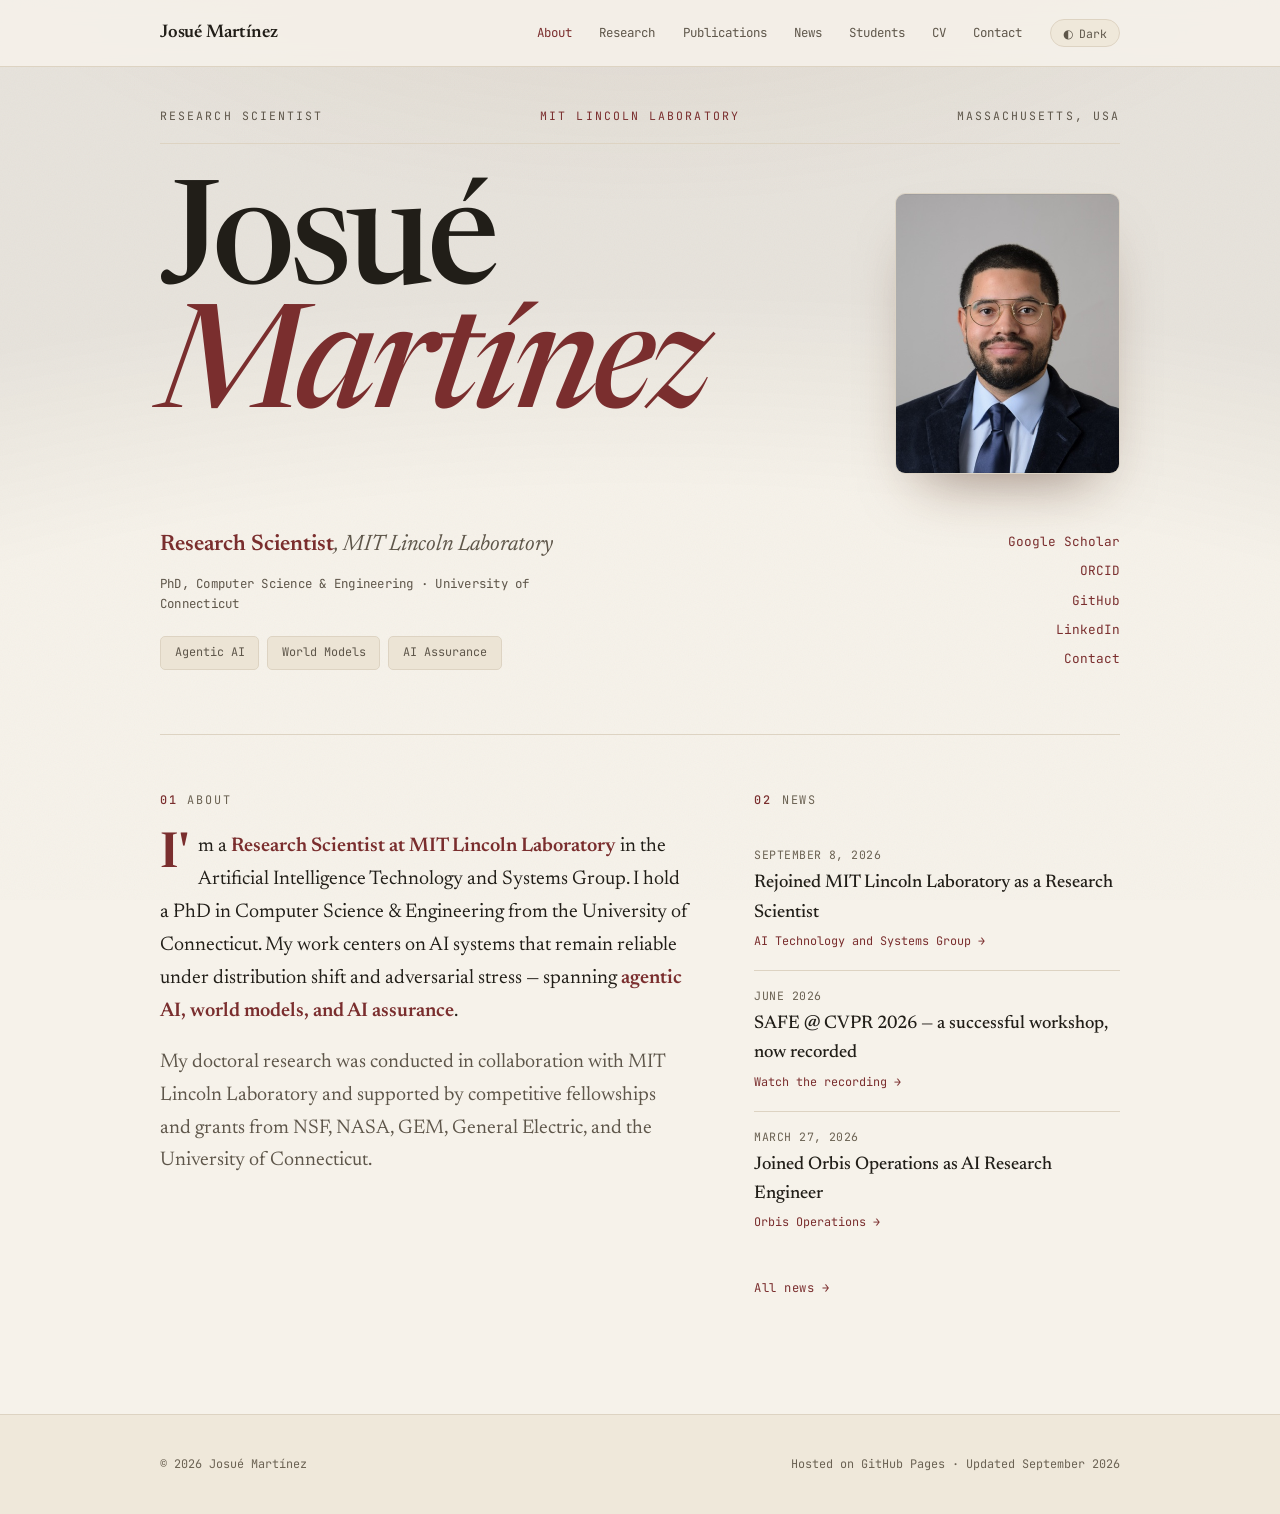
==== commit 11221fc9: "Use Research Scientist title; drop "recent PhD graduate"; lead AI Assurance with UQ - Homepage/News:" ====
--- a/index.html
+++ b/index.html
@@ -4,17 +4,17 @@
 <meta charset="UTF-8">
 <meta name="viewport" content="width=device-width, initial-scale=1.0">
 <title>Josué Martínez — Research Scientist, MIT Lincoln Laboratory</title>
-<meta name="description" content="Josué Martínez — Research Scientist on the Technical Staff at MIT Lincoln Laboratory and CS PhD (UConn). Research in agentic AI, world models, and AI assurance.">
+<meta name="description" content="Josué Martínez — Research Scientist at MIT Lincoln Laboratory and CS PhD (UConn). Research in agentic AI, world models, and AI assurance.">
 <meta name="keywords" content="Research Scientist, MIT Lincoln Laboratory, AI Research, Agentic AI, World Models, AI Assurance, Trustworthy AI, Adversarial Machine Learning">
 <meta name="author" content="Josué Martínez">
 <meta property="og:title" content="Josué Martínez — Research Scientist, MIT Lincoln Laboratory">
-<meta property="og:description" content="Research Scientist on the Technical Staff at MIT Lincoln Laboratory. Research in agentic AI, world models, and AI assurance.">
+<meta property="og:description" content="Research Scientist at MIT Lincoln Laboratory. Research in agentic AI, world models, and AI assurance.">
 <meta property="og:image" content="https://martinez-hub.github.io/assets/profile.jpg">
 <meta property="og:url" content="https://martinez-hub.github.io/">
 <meta property="og:type" content="website">
 <meta name="twitter:card" content="summary">
 <meta name="twitter:title" content="Josué Martínez — Research Scientist, MIT Lincoln Laboratory">
-<meta name="twitter:description" content="Research Scientist on the Technical Staff at MIT Lincoln Laboratory. Research in agentic AI, world models, and AI assurance.">
+<meta name="twitter:description" content="Research Scientist at MIT Lincoln Laboratory. Research in agentic AI, world models, and AI assurance.">
 <meta name="twitter:image" content="https://martinez-hub.github.io/assets/profile.jpg">
 
 <script>
@@ -65,7 +65,7 @@
 <main class="wrap">
   <header class="hero">
     <div class="masthead reveal d1">
-      <span>Technical Staff – Research Scientist</span>
+      <span>Research Scientist</span>
       <span class="accent">MIT Lincoln Laboratory</span>
       <span>Massachusetts, USA</span>
     </div>
@@ -75,7 +75,7 @@
     </div>
     <div class="hero-lower">
       <div class="left">
-        <p class="role reveal d3"><b>Technical Staff – Research Scientist</b>, MIT Lincoln Laboratory</p>
+        <p class="role reveal d3"><b>Research Scientist</b>, MIT Lincoln Laboratory</p>
         <p class="sub reveal d3">PhD, Computer Science &amp; Engineering · University of Connecticut</p>
         <div class="tags reveal d4"><span>Agentic AI</span><span>World Models</span><span>AI Assurance</span></div>
       </div>
@@ -95,7 +95,7 @@
     <div>
       <div class="sec-h"><span class="num">01</span> About</div>
       <div class="about">
-        <p class="first">I'm a <b>Research Scientist on the Technical Staff at MIT Lincoln Laboratory</b> in the Artificial Intelligence Technology and Systems Group, and a recent PhD graduate in Computer Science &amp; Engineering from the University of Connecticut. My work centers on AI systems that remain reliable under distribution shift and adversarial stress — spanning <b>agentic AI, world models, and AI assurance</b>.</p>
+        <p class="first">I'm a <b>Research Scientist at MIT Lincoln Laboratory</b> in the Artificial Intelligence Technology and Systems Group. I hold a PhD in Computer Science &amp; Engineering from the University of Connecticut. My work centers on AI systems that remain reliable under distribution shift and adversarial stress — spanning <b>agentic AI, world models, and AI assurance</b>.</p>
         <p class="muted">My doctoral research was conducted in collaboration with MIT Lincoln Laboratory and supported by competitive fellowships and grants from NSF, NASA, GEM, General Electric, and the University of Connecticut.</p>
       </div>
     </div>
@@ -104,7 +104,7 @@
       <div class="news">
         <div class="item">
           <div class="date">September 8, 2026</div>
-          <div class="t">Rejoined MIT Lincoln Laboratory as Technical Staff – Research Scientist</div>
+          <div class="t">Rejoined MIT Lincoln Laboratory as a Research Scientist</div>
           <a class="l ulink" href="https://www.ll.mit.edu/r-d/cyber-security-and-information-sciences/artificial-intelligence-technology-and-systems" target="_blank">AI Technology and Systems Group →</a>
         </div>
         <div class="item">
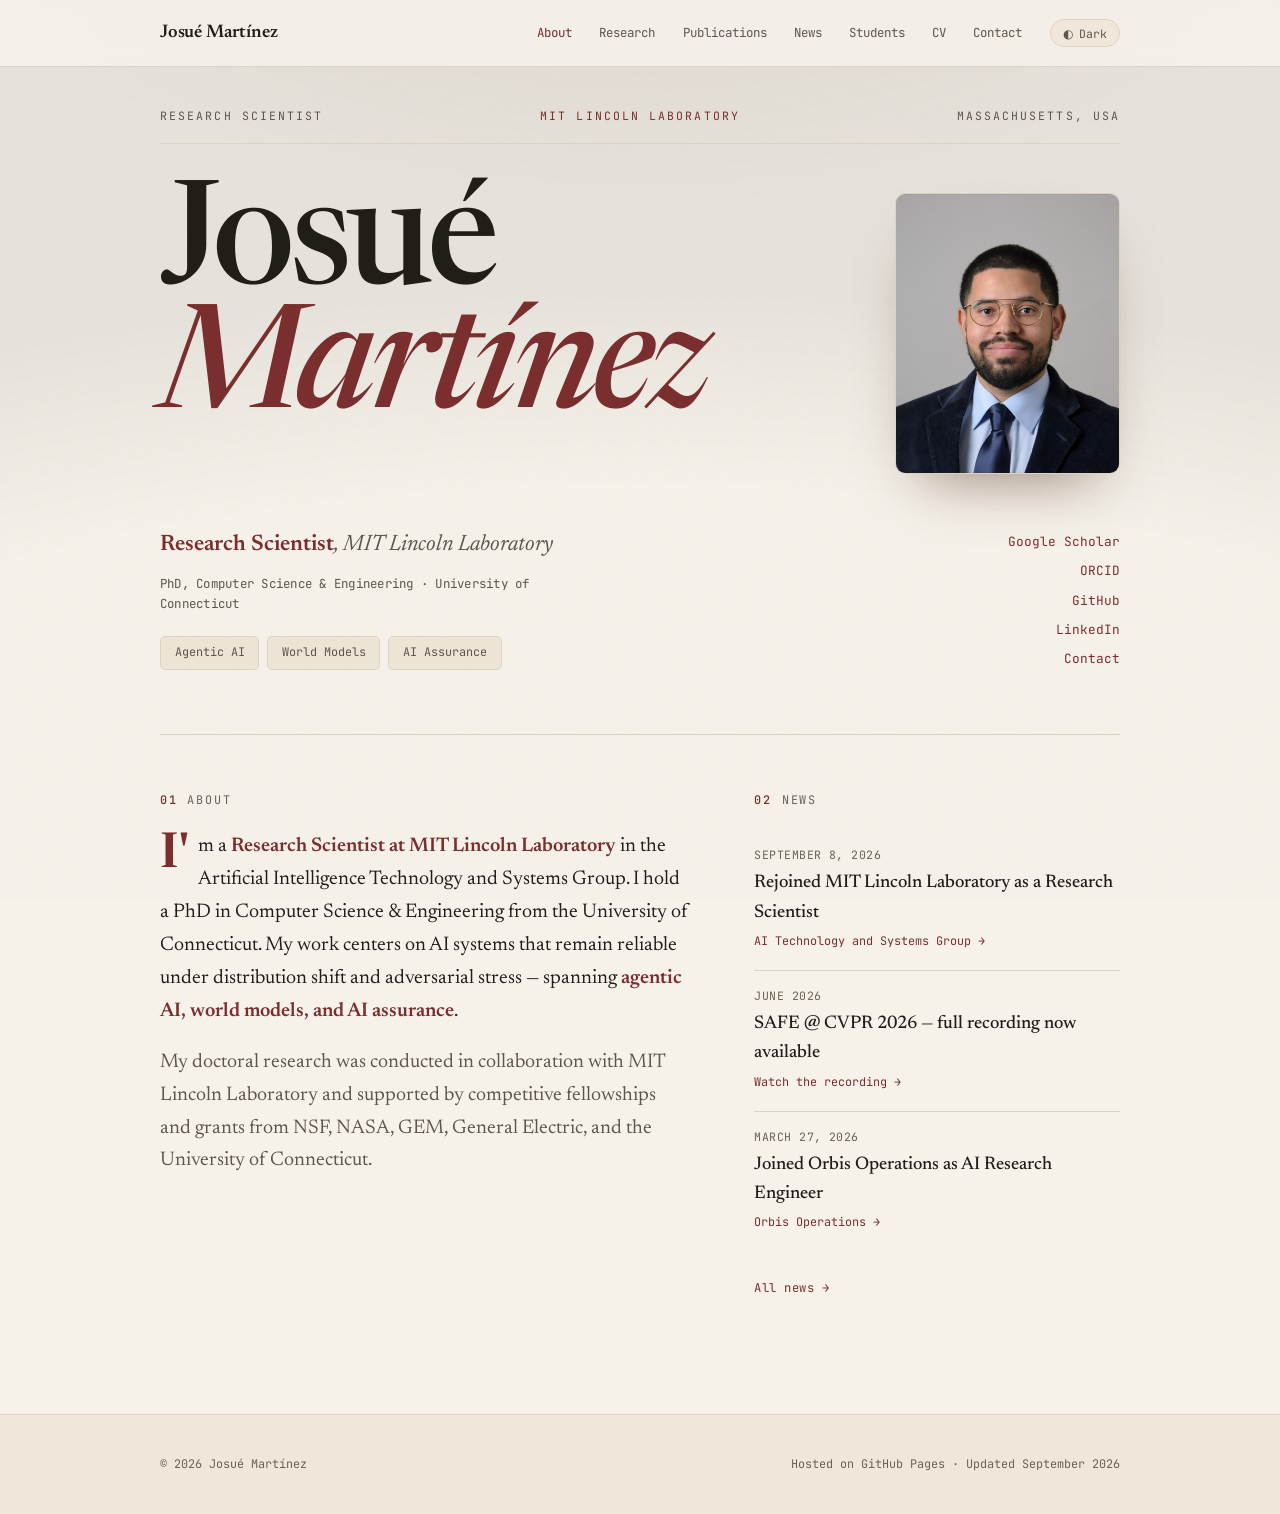
==== commit ce328c22: "Correct publication bylines, venue, and workshop roles against the CV - Publications: use the publis" ====
--- a/index.html
+++ b/index.html
@@ -109,7 +109,7 @@
         </div>
         <div class="item">
           <div class="date">June 2026</div>
-          <div class="t">SAFE @ CVPR 2026 — a successful workshop, now recorded</div>
+          <div class="t">SAFE @ CVPR 2026 — full recording now available</div>
           <a class="l ulink" href="https://www.safeworkshop.org/cvpr-2026/" target="_blank">Watch the recording →</a>
         </div>
         <div class="item">
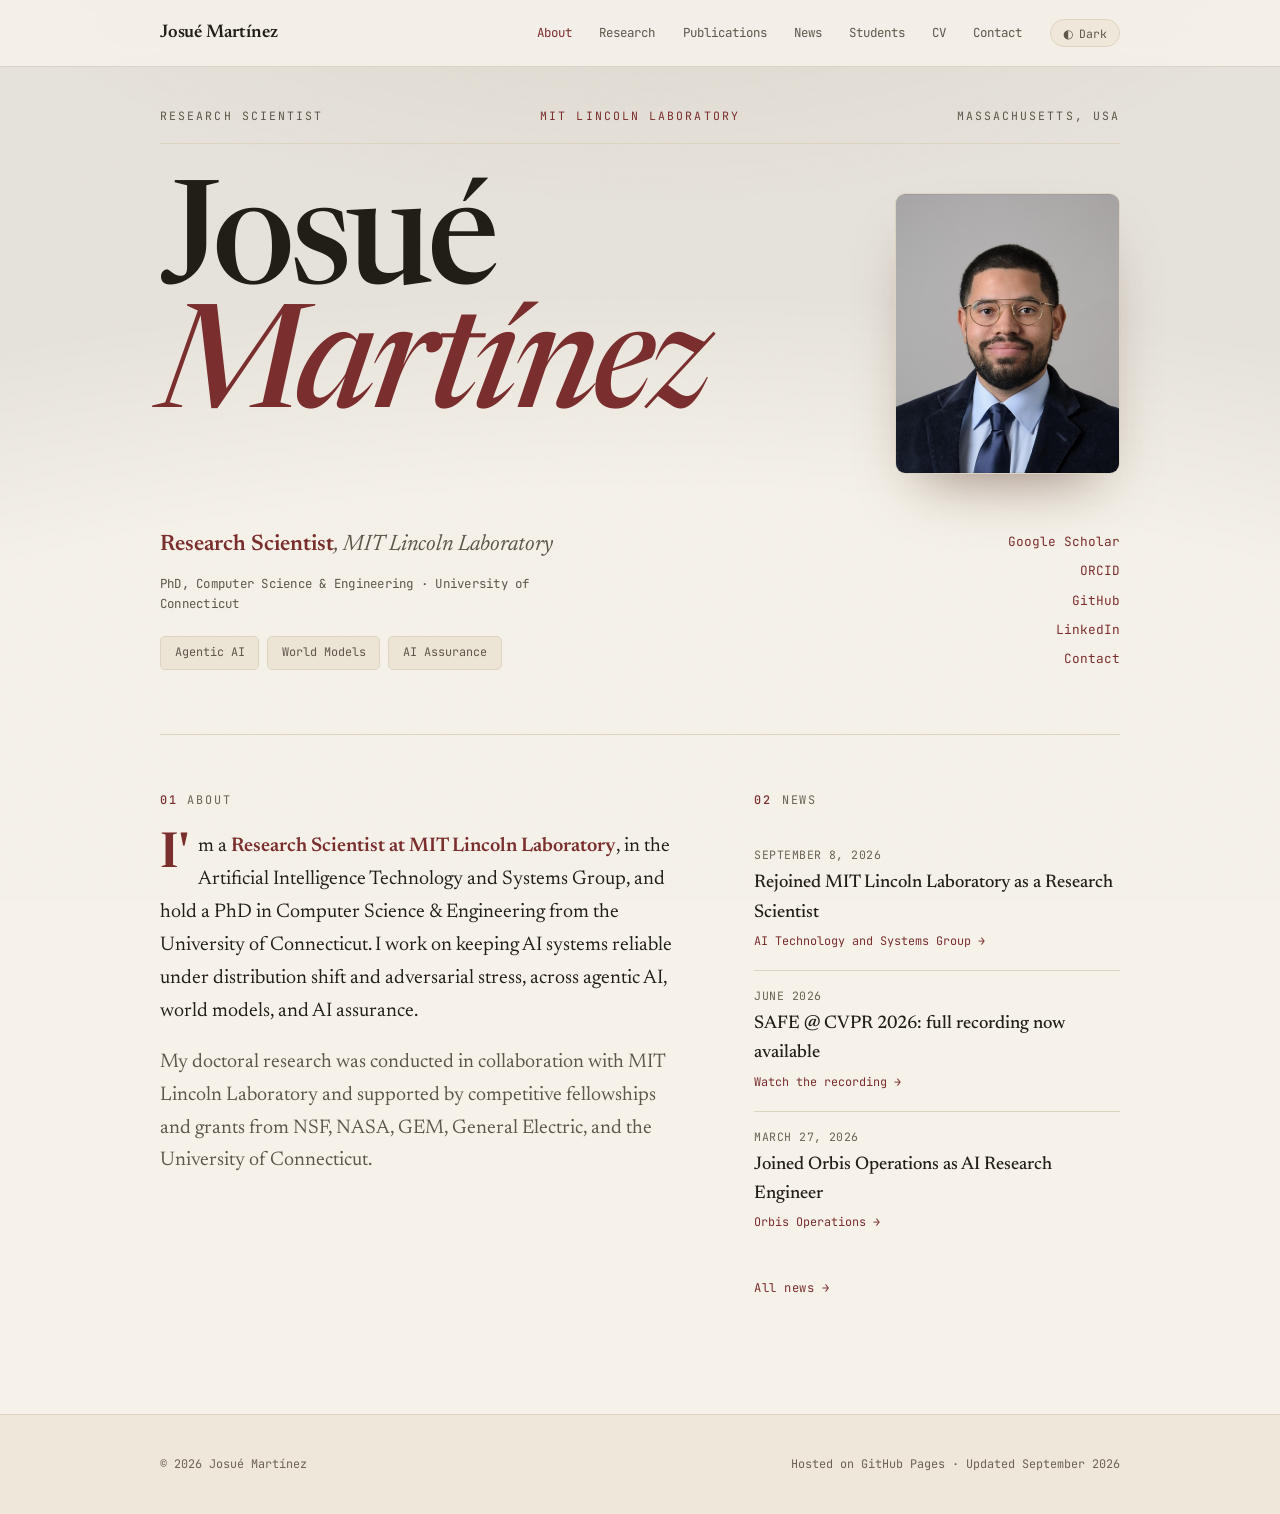
==== commit 1b6faa09: "Remove em-dashes from site prose; de-template the About paragraph Converts all 129 prose em-dashes p" ====
--- a/index.html
+++ b/index.html
@@ -3,17 +3,17 @@
 <head>
 <meta charset="UTF-8">
 <meta name="viewport" content="width=device-width, initial-scale=1.0">
-<title>Josué Martínez — Research Scientist, MIT Lincoln Laboratory</title>
-<meta name="description" content="Josué Martínez — Research Scientist at MIT Lincoln Laboratory and CS PhD (UConn). Research in agentic AI, world models, and AI assurance.">
+<title>Josué Martínez · Research Scientist, MIT Lincoln Laboratory</title>
+<meta name="description" content="Josué Martínez: Research Scientist at MIT Lincoln Laboratory and CS PhD (UConn). Research in agentic AI, world models, and AI assurance.">
 <meta name="keywords" content="Research Scientist, MIT Lincoln Laboratory, AI Research, Agentic AI, World Models, AI Assurance, Trustworthy AI, Adversarial Machine Learning">
 <meta name="author" content="Josué Martínez">
-<meta property="og:title" content="Josué Martínez — Research Scientist, MIT Lincoln Laboratory">
+<meta property="og:title" content="Josué Martínez · Research Scientist, MIT Lincoln Laboratory">
 <meta property="og:description" content="Research Scientist at MIT Lincoln Laboratory. Research in agentic AI, world models, and AI assurance.">
 <meta property="og:image" content="https://martinez-hub.github.io/assets/profile.jpg">
 <meta property="og:url" content="https://martinez-hub.github.io/">
 <meta property="og:type" content="website">
 <meta name="twitter:card" content="summary">
-<meta name="twitter:title" content="Josué Martínez — Research Scientist, MIT Lincoln Laboratory">
+<meta name="twitter:title" content="Josué Martínez · Research Scientist, MIT Lincoln Laboratory">
 <meta name="twitter:description" content="Research Scientist at MIT Lincoln Laboratory. Research in agentic AI, world models, and AI assurance.">
 <meta name="twitter:image" content="https://martinez-hub.github.io/assets/profile.jpg">
 
@@ -95,7 +95,7 @@
     <div>
       <div class="sec-h"><span class="num">01</span> About</div>
       <div class="about">
-        <p class="first">I'm a <b>Research Scientist at MIT Lincoln Laboratory</b> in the Artificial Intelligence Technology and Systems Group. I hold a PhD in Computer Science &amp; Engineering from the University of Connecticut. My work centers on AI systems that remain reliable under distribution shift and adversarial stress — spanning <b>agentic AI, world models, and AI assurance</b>.</p>
+        <p class="first">I'm a <b>Research Scientist at MIT Lincoln Laboratory</b>, in the Artificial Intelligence Technology and Systems Group, and hold a PhD in Computer Science &amp; Engineering from the University of Connecticut. I work on keeping AI systems reliable under distribution shift and adversarial stress, across agentic AI, world models, and AI assurance.</p>
         <p class="muted">My doctoral research was conducted in collaboration with MIT Lincoln Laboratory and supported by competitive fellowships and grants from NSF, NASA, GEM, General Electric, and the University of Connecticut.</p>
       </div>
     </div>
@@ -109,7 +109,7 @@
         </div>
         <div class="item">
           <div class="date">June 2026</div>
-          <div class="t">SAFE @ CVPR 2026 — full recording now available</div>
+          <div class="t">SAFE @ CVPR 2026: full recording now available</div>
           <a class="l ulink" href="https://www.safeworkshop.org/cvpr-2026/" target="_blank">Watch the recording →</a>
         </div>
         <div class="item">
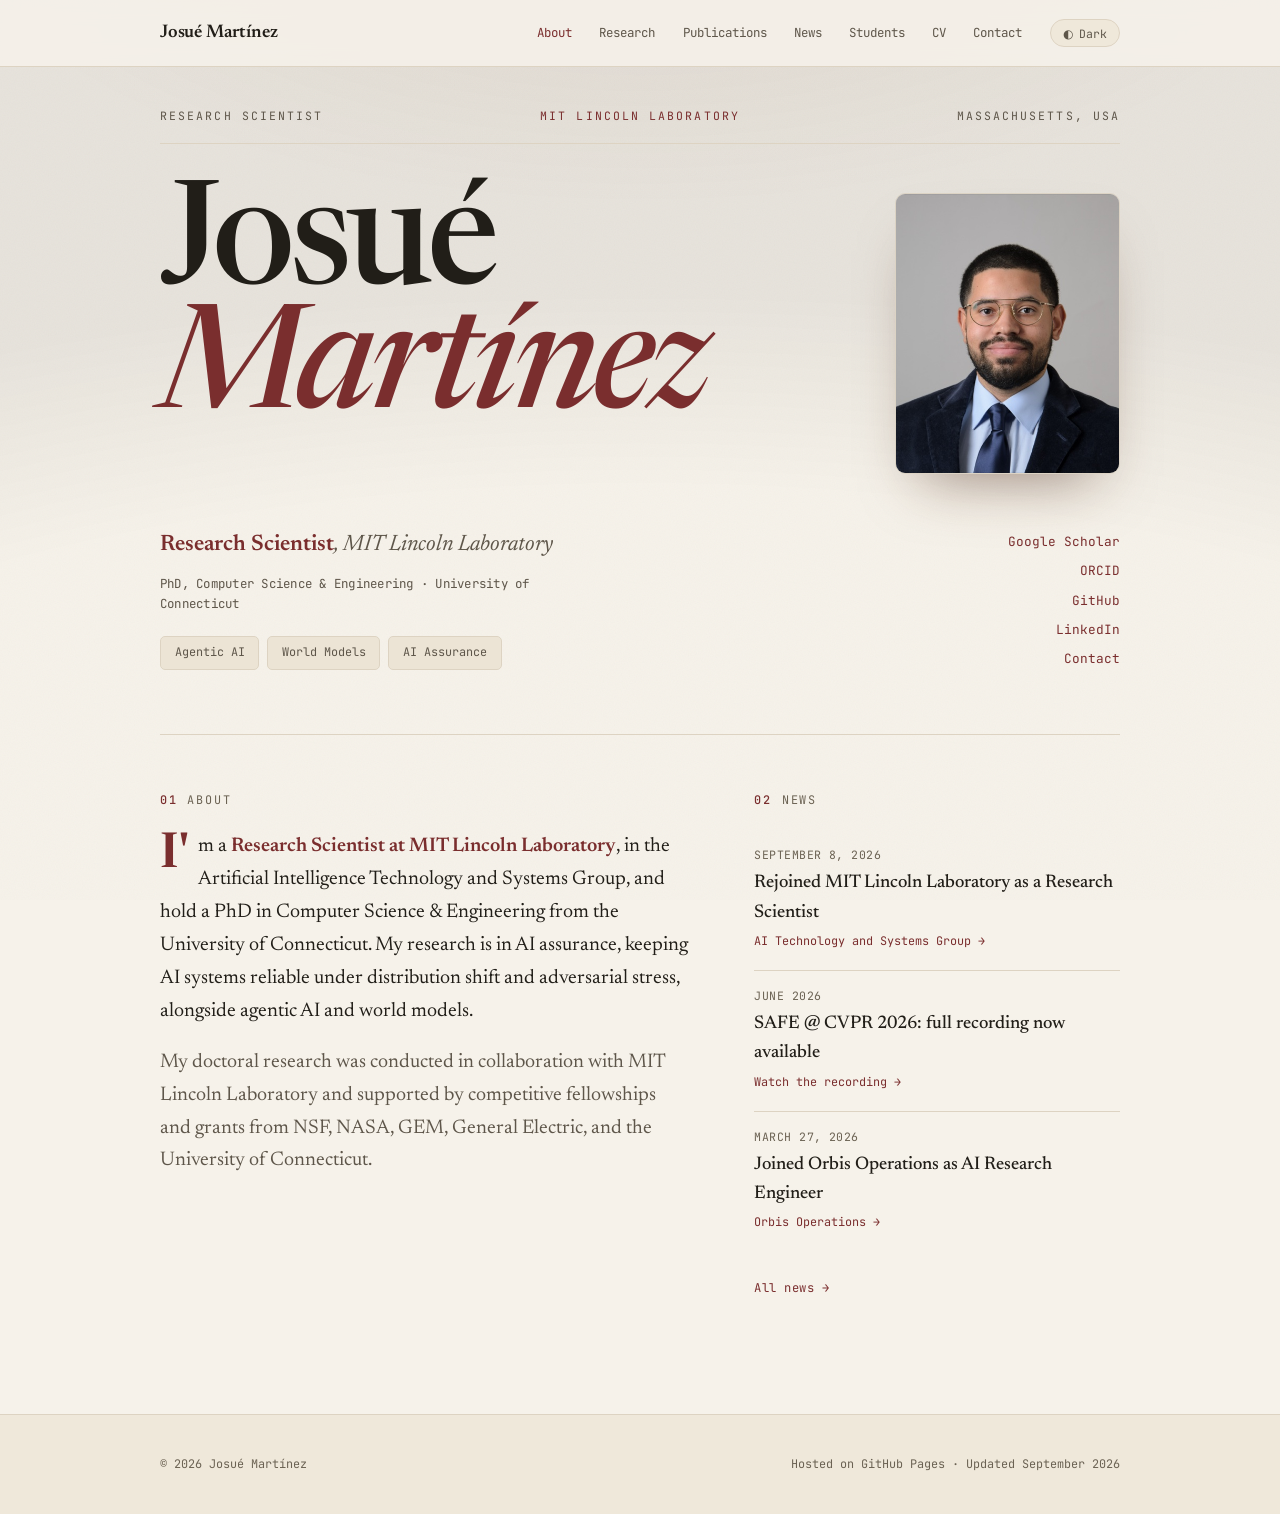
==== commit b93172d1: "Fix relationships the em-dash conversion changed The previous commit verified that no words changed," ====
--- a/index.html
+++ b/index.html
@@ -95,7 +95,7 @@
     <div>
       <div class="sec-h"><span class="num">01</span> About</div>
       <div class="about">
-        <p class="first">I'm a <b>Research Scientist at MIT Lincoln Laboratory</b>, in the Artificial Intelligence Technology and Systems Group, and hold a PhD in Computer Science &amp; Engineering from the University of Connecticut. I work on keeping AI systems reliable under distribution shift and adversarial stress, across agentic AI, world models, and AI assurance.</p>
+        <p class="first">I'm a <b>Research Scientist at MIT Lincoln Laboratory</b>, in the Artificial Intelligence Technology and Systems Group, and hold a PhD in Computer Science &amp; Engineering from the University of Connecticut. My research is in AI assurance, keeping AI systems reliable under distribution shift and adversarial stress, alongside agentic AI and world models.</p>
         <p class="muted">My doctoral research was conducted in collaboration with MIT Lincoln Laboratory and supported by competitive fellowships and grants from NSF, NASA, GEM, General Electric, and the University of Connecticut.</p>
       </div>
     </div>
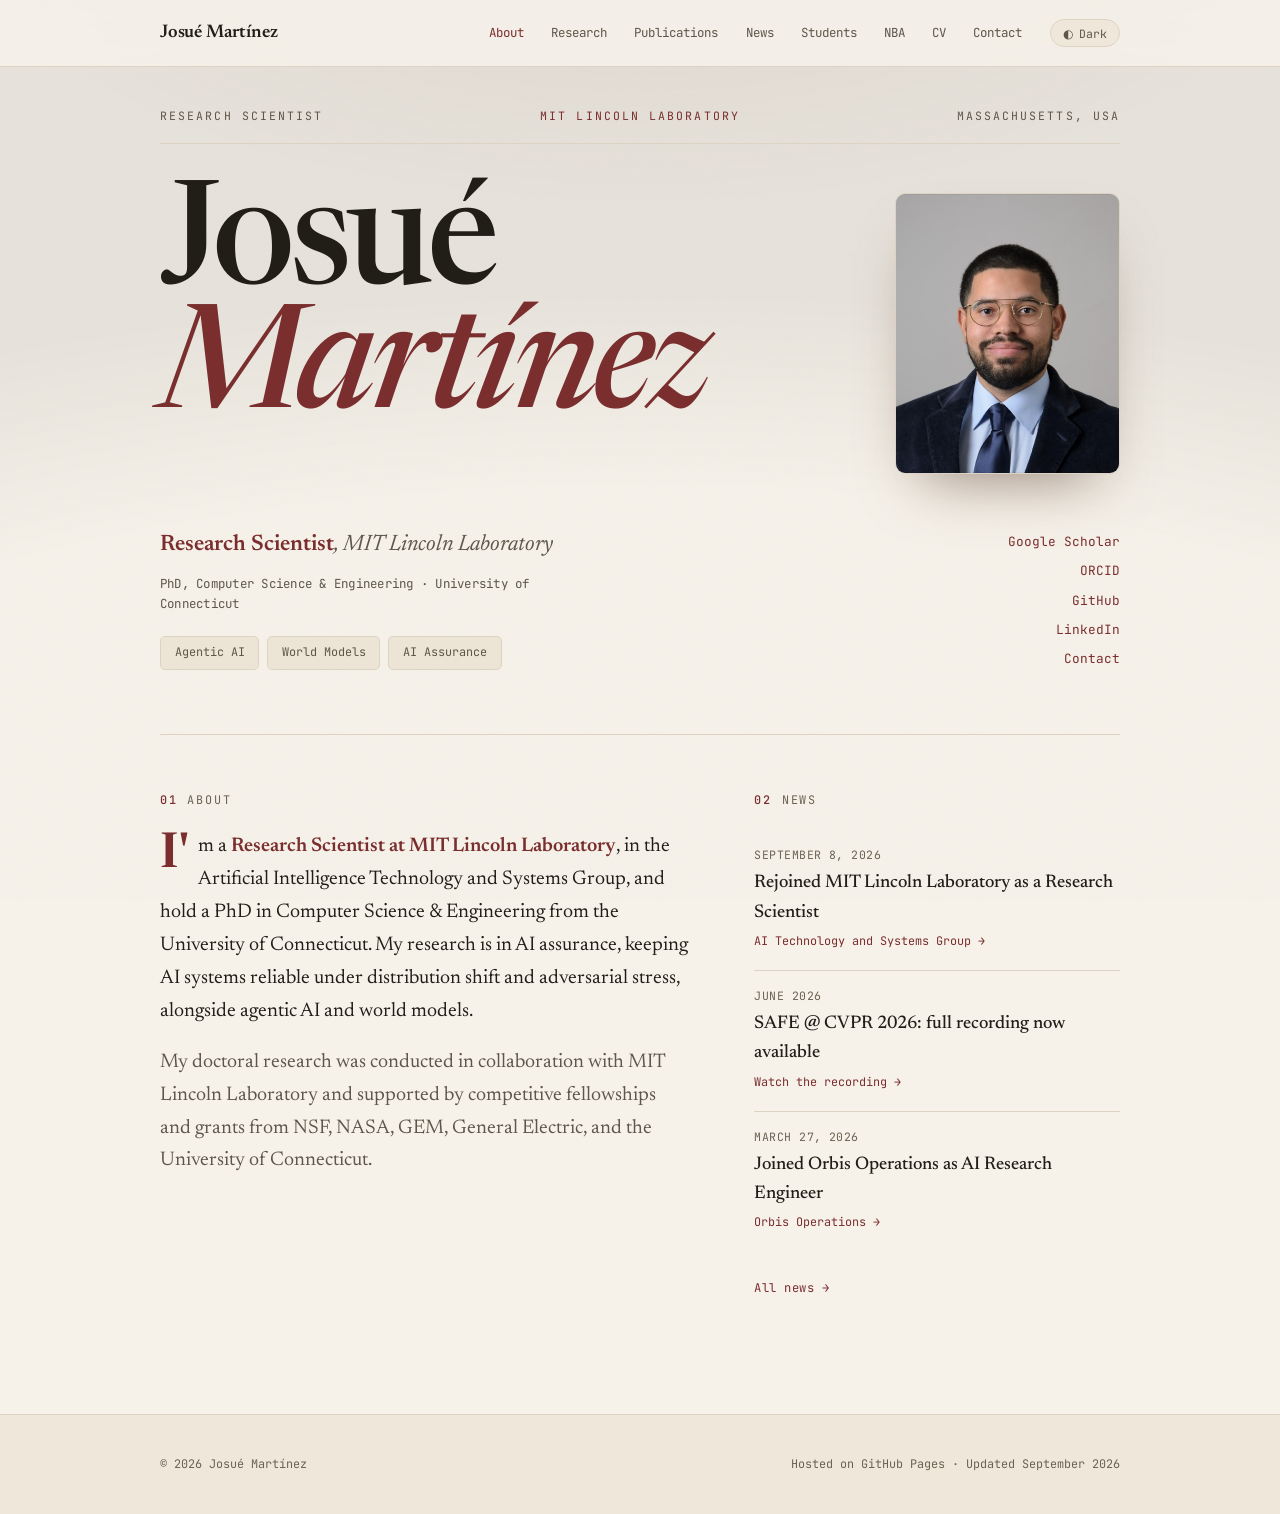
==== commit 658bb46a: "Add an NBA predictions tab nba.html renders the daily JSON the nbaPredicts pipeline publishes to /nb" ====
--- a/index.html
+++ b/index.html
@@ -55,6 +55,7 @@
       <li><a href="publications.html">Publications</a></li>
       <li><a href="news.html">News</a></li>
       <li><a href="students.html">Students</a></li>
+      <li><a href="nba.html">NBA</a></li>
       <li><a href="./cv/Josue_Martinez_Martinez_CV.pdf" target="_blank">CV</a></li>
       <li><a href="contact.html">Contact</a></li>
       <li><button class="toggle" id="themeToggle" aria-label="Toggle theme"><span id="themeIcon">◐</span> <span id="themeText">Dark</span></button></li>
--- a/style.css
+++ b/style.css
@@ -270,6 +270,96 @@
 .pager a:hover{ text-decoration:underline; }
 .pager .spacer{ flex:1; }
 
+/* ===== NBA predictions ===== */
+.nba-stamp{ font-family:'JetBrains Mono',monospace; font-size:.76rem; color:var(--faint); margin:-1rem 0 2.5rem; }
+.nba-note{ color:var(--muted); font-size:1rem; max-width:68ch; margin:-.6rem 0 1.4rem; }
+.nba-empty{ color:var(--muted); font-style:italic; padding:1.2rem 0 2rem; border-top:1px solid var(--line); }
+#nba section{ margin-bottom:3.5rem; }
+.sub-h{ font-family:'Newsreader',serif; font-weight:500; font-size:1.25rem; margin:2rem 0 .8rem; }
+
+/* slate: one row per ET date, date on the rail */
+.day{ display:grid; grid-template-columns:minmax(0,150px) 1fr; gap:2.5rem; padding-top:1.4rem; border-top:1px solid var(--line); margin-bottom:1.4rem; }
+.day-date{ font-family:'Newsreader',serif; font-weight:500; font-size:1.15rem; line-height:1.25; color:var(--accent);
+  position:sticky; top:5rem; align-self:start; }
+.day-games{ min-width:0; }
+.game{ padding:0 0 1.6rem; margin-bottom:1.6rem; border-bottom:1px solid var(--line); }
+.day-games .game:last-child{ border-bottom:none; margin-bottom:0; }
+.g-head{ display:flex; justify-content:space-between; align-items:baseline; gap:1rem; flex-wrap:wrap; margin-bottom:.8rem; }
+.g-teams{ font-family:'Newsreader',serif; font-weight:500; font-size:1.45rem; letter-spacing:-.01em; line-height:1.2; }
+.g-at{ font-style:italic; color:var(--muted); font-weight:400; }
+.g-head time{ font-family:'JetBrains Mono',monospace; font-size:.76rem; color:var(--faint); }
+
+/* the win-probability strip: away share on the left, home on the right */
+.strip{ position:relative; display:flex; gap:2px; height:14px; }
+.strip > span{ display:block; height:100%; border-radius:4px; }
+.s-away{ flex:0 0 50%; transition:flex-basis 1s cubic-bezier(.2,.7,.2,1); }
+.s-home{ flex:1 1 0; }
+.fav-home .s-home, .fav-away .s-away{ background:var(--accent); }
+.fav-home .s-away, .fav-away .s-home{ background:color-mix(in srgb,var(--muted) 22%,var(--bg)); }
+.s-mid{ position:absolute; left:50%; top:-4px; bottom:-4px; width:1px; background:var(--text); opacity:.45; }
+.strip-labels{ display:flex; justify-content:space-between; margin-top:.4rem;
+  font-family:'JetBrains Mono',monospace; font-size:.8rem; color:var(--muted); font-variant-numeric:tabular-nums; }
+.strip-labels .fav{ color:var(--accent); font-weight:500; }
+@media (prefers-reduced-motion:reduce){ .s-away{ transition:none; } }
+
+.g-proj{ margin-top:.8rem; font-size:1.05rem; }
+.g-proj b{ font-weight:600; font-variant-numeric:lining-nums tabular-nums; }
+.g-range{ color:var(--muted); font-size:.95rem; }
+.g-flag{ margin-top:.45rem; font-family:'JetBrains Mono',monospace; font-size:.74rem; color:var(--muted); }
+.g-flag::before{ content:""; display:inline-block; width:.5rem; height:.5rem; margin-right:.5rem; border:1.5px solid var(--accent); border-radius:50%; vertical-align:.05rem; }
+.g-more{ margin-top:.7rem; }
+.g-more summary{ cursor:pointer; font-family:'JetBrains Mono',monospace; font-size:.78rem; color:var(--accent); width:max-content; max-width:100%; }
+.g-more summary:focus-visible, .pt:focus-visible{ outline:2px solid var(--accent); outline-offset:3px; border-radius:3px; }
+.g-more[open] summary{ margin-bottom:.8rem; }
+.ptables{ display:grid; grid-template-columns:1fr 1fr; gap:1.5rem; }
+.injuries{ list-style:none; columns:2; column-gap:2rem; font-size:.98rem; }
+.injuries li{ break-inside:avoid; padding:.15rem 0; }
+.i-team{ font-family:'JetBrains Mono',monospace; font-size:.74rem; color:var(--faint); }
+.i-status{ color:var(--muted); font-style:italic; }
+
+/* tables */
+.table-scroll{ overflow-x:auto; -webkit-overflow-scrolling:touch; }
+.ptable, .rtable, .btable{ border-collapse:collapse; width:100%; font-variant-numeric:tabular-nums; }
+.ptable th, .ptable td, .rtable th, .rtable td, .btable th, .btable td{ padding:.45rem .6rem; border-bottom:1px solid var(--line); text-align:right; vertical-align:top; }
+.ptable th:first-child, .rtable th:first-child, .rtable td:first-child, .btable th:first-child{ text-align:left; padding-left:0; }
+.ptable thead th, .rtable thead th, .btable thead th{ font-family:'JetBrains Mono',monospace; font-size:.72rem; font-weight:500; color:var(--faint); }
+.ptable thead th:first-child{ font-family:'Newsreader',serif; font-size:1rem; color:var(--text); }
+.ptable tbody th{ font-weight:500; font-size:.98rem; }
+.p-status{ font-style:italic; color:var(--muted); font-weight:400; }
+.ptable td .v, .btable td .v{ display:block; font-family:'JetBrains Mono',monospace; font-size:.84rem; }
+.ptable td .r, .btable td .r{ display:block; font-family:'JetBrains Mono',monospace; font-size:.68rem; color:var(--faint); }
+.rtable td{ font-size:.98rem; }
+.rtable .res{ font-family:'JetBrains Mono',monospace; font-size:.76rem; }
+.rtable .hit .res{ color:var(--accent); }
+.rtable .miss .res{ color:var(--faint); }
+.btable tr.ours th, .btable tr.ours td .v{ color:var(--accent); font-weight:600; }
+.btable td{ font-family:'JetBrains Mono',monospace; font-size:.84rem; }
+
+/* season facts */
+.facts{ display:grid; grid-template-columns:minmax(0,170px) 1fr; gap:.55rem 2rem; max-width:720px; }
+.facts dt{ font-family:'JetBrains Mono',monospace; font-size:.76rem; color:var(--faint); padding-top:.25rem; }
+.facts dd{ font-size:1.08rem; }
+
+/* calibration chart */
+.calib-fig{ display:grid; grid-template-columns:minmax(0,320px) 1fr; gap:2rem; align-items:center; margin:2rem 0 1rem; }
+.calib{ width:100%; height:auto; overflow:visible; }
+.calib .grid{ stroke:var(--line); stroke-width:1; }
+.calib .ref{ stroke:var(--muted); stroke-width:1; stroke-dasharray:4 4; }
+.calib .tick{ font-family:'JetBrains Mono',monospace; font-size:10px; fill:var(--faint); }
+.calib .axis{ font-family:'JetBrains Mono',monospace; font-size:11px; fill:var(--muted); }
+.calib .dot{ fill:var(--accent); stroke:var(--bg); stroke-width:2; }
+.calib .hit-area{ fill:transparent; }
+.calib .pt{ cursor:default; outline:none; }
+.calib .pt:hover .dot, .calib .pt:focus-visible .dot{ r:7; }
+.calib-fig figcaption{ color:var(--muted); font-size:1rem; max-width:52ch; line-height:1.6; }
+.nba-tip{ position:absolute; z-index:60; max-width:260px; pointer-events:none; background:var(--text); color:var(--bg);
+  font-family:'JetBrains Mono',monospace; font-size:.72rem; line-height:1.4; padding:.45rem .6rem; border-radius:5px; }
+.nba-tip[hidden]{ display:none; }
+
+.method p{ font-size:1.08rem; line-height:1.7; max-width:72ch; margin-bottom:1rem; }
+.method b{ color:var(--accent); font-weight:600; }
+.method a{ color:var(--accent); }
+
 /* ===== Responsive ===== */
 @media(max-width:760px){
   .nav-burger{ display:flex; }
@@ -289,6 +379,14 @@
   .pubsec{ grid-template-columns:1fr; gap:.6rem; }
   .pubsec-h{ position:static; }
   .nf-item{ grid-template-columns:1fr; gap:.4rem; }
+  .day{ grid-template-columns:1fr; gap:.6rem; }
+  .day-date{ position:static; }
+  .ptables{ grid-template-columns:1fr; }
+  .injuries{ columns:1; }
+  .facts{ grid-template-columns:1fr; gap:.1rem; }
+  .facts dd{ margin-bottom:.6rem; }
+  .calib-fig{ grid-template-columns:1fr; }
+  .g-teams{ font-size:1.25rem; }
   .hub{ grid-template-columns:1fr; }
   .about .first::first-letter{ float:none; font-size:inherit; padding:0; color:inherit; }
   .wrap,.nav-inner,.footer-inner{ padding-left:1.5rem; padding-right:1.5rem; }
